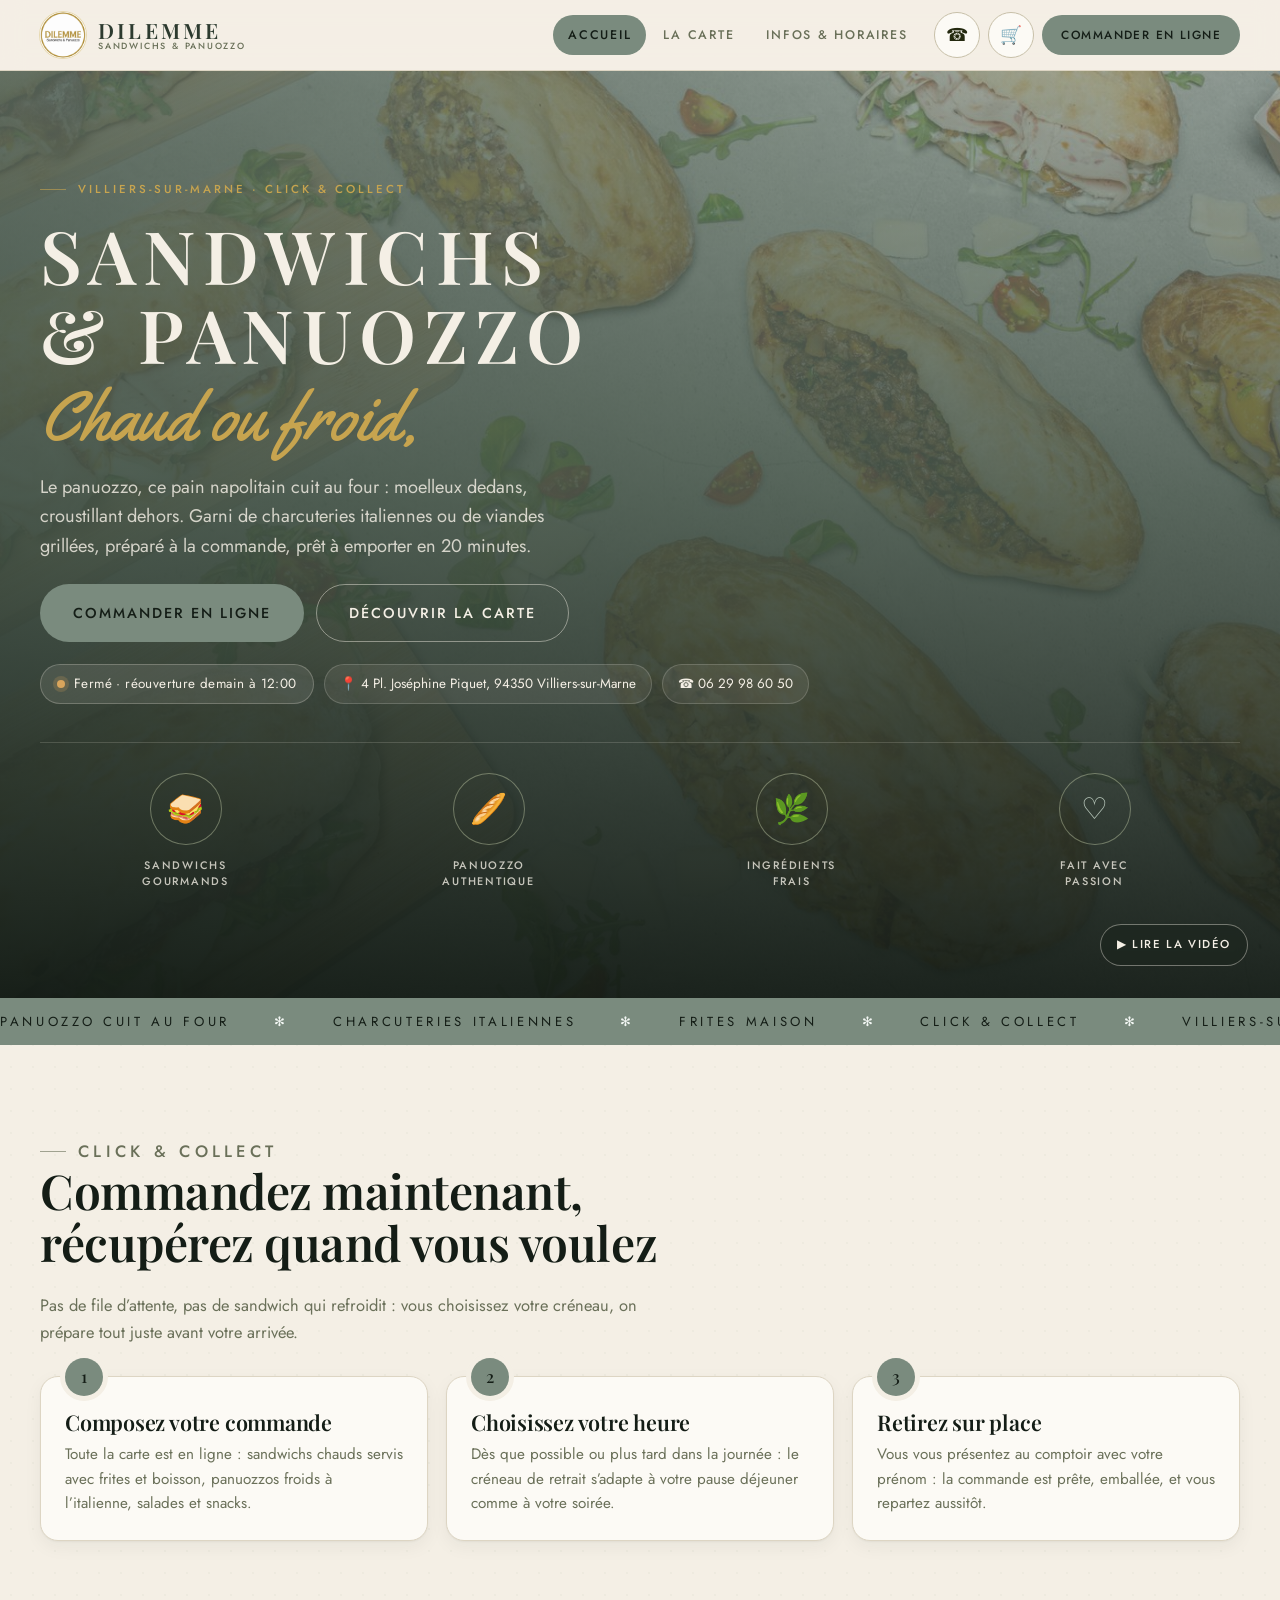
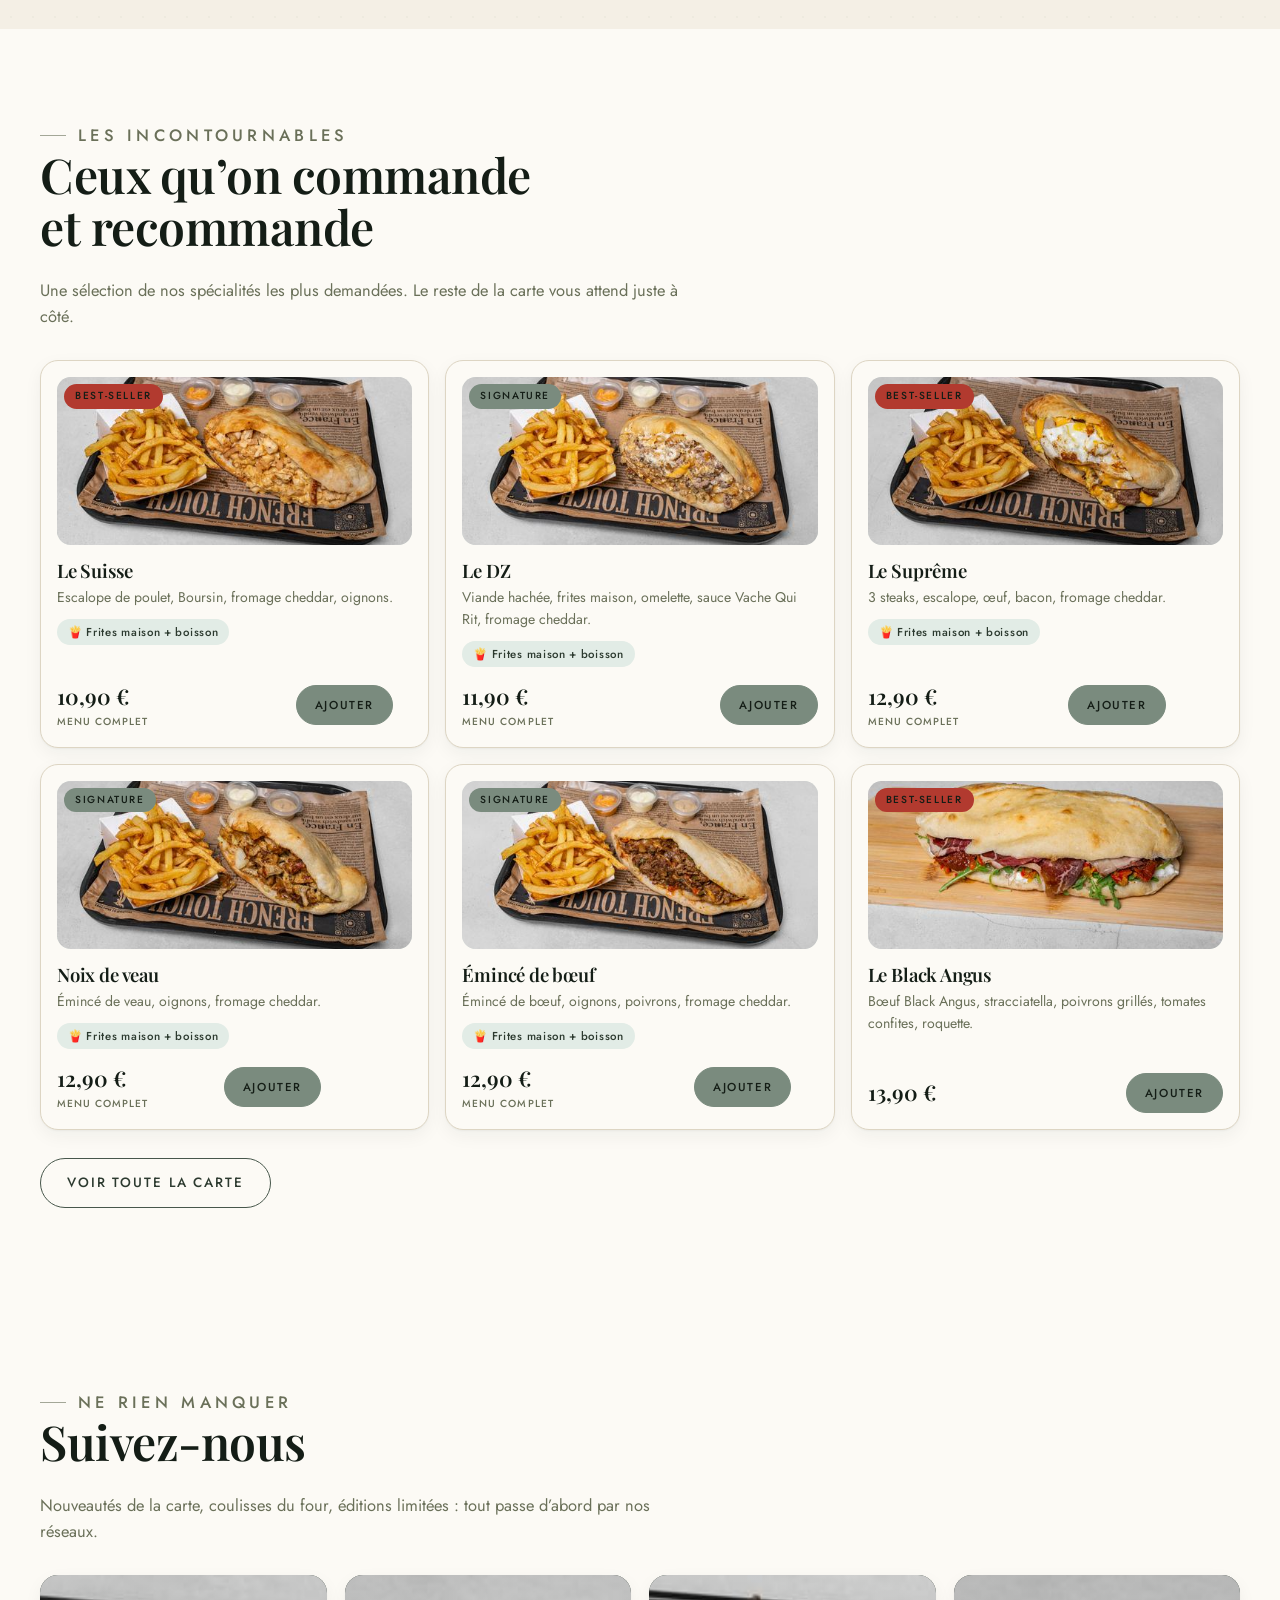
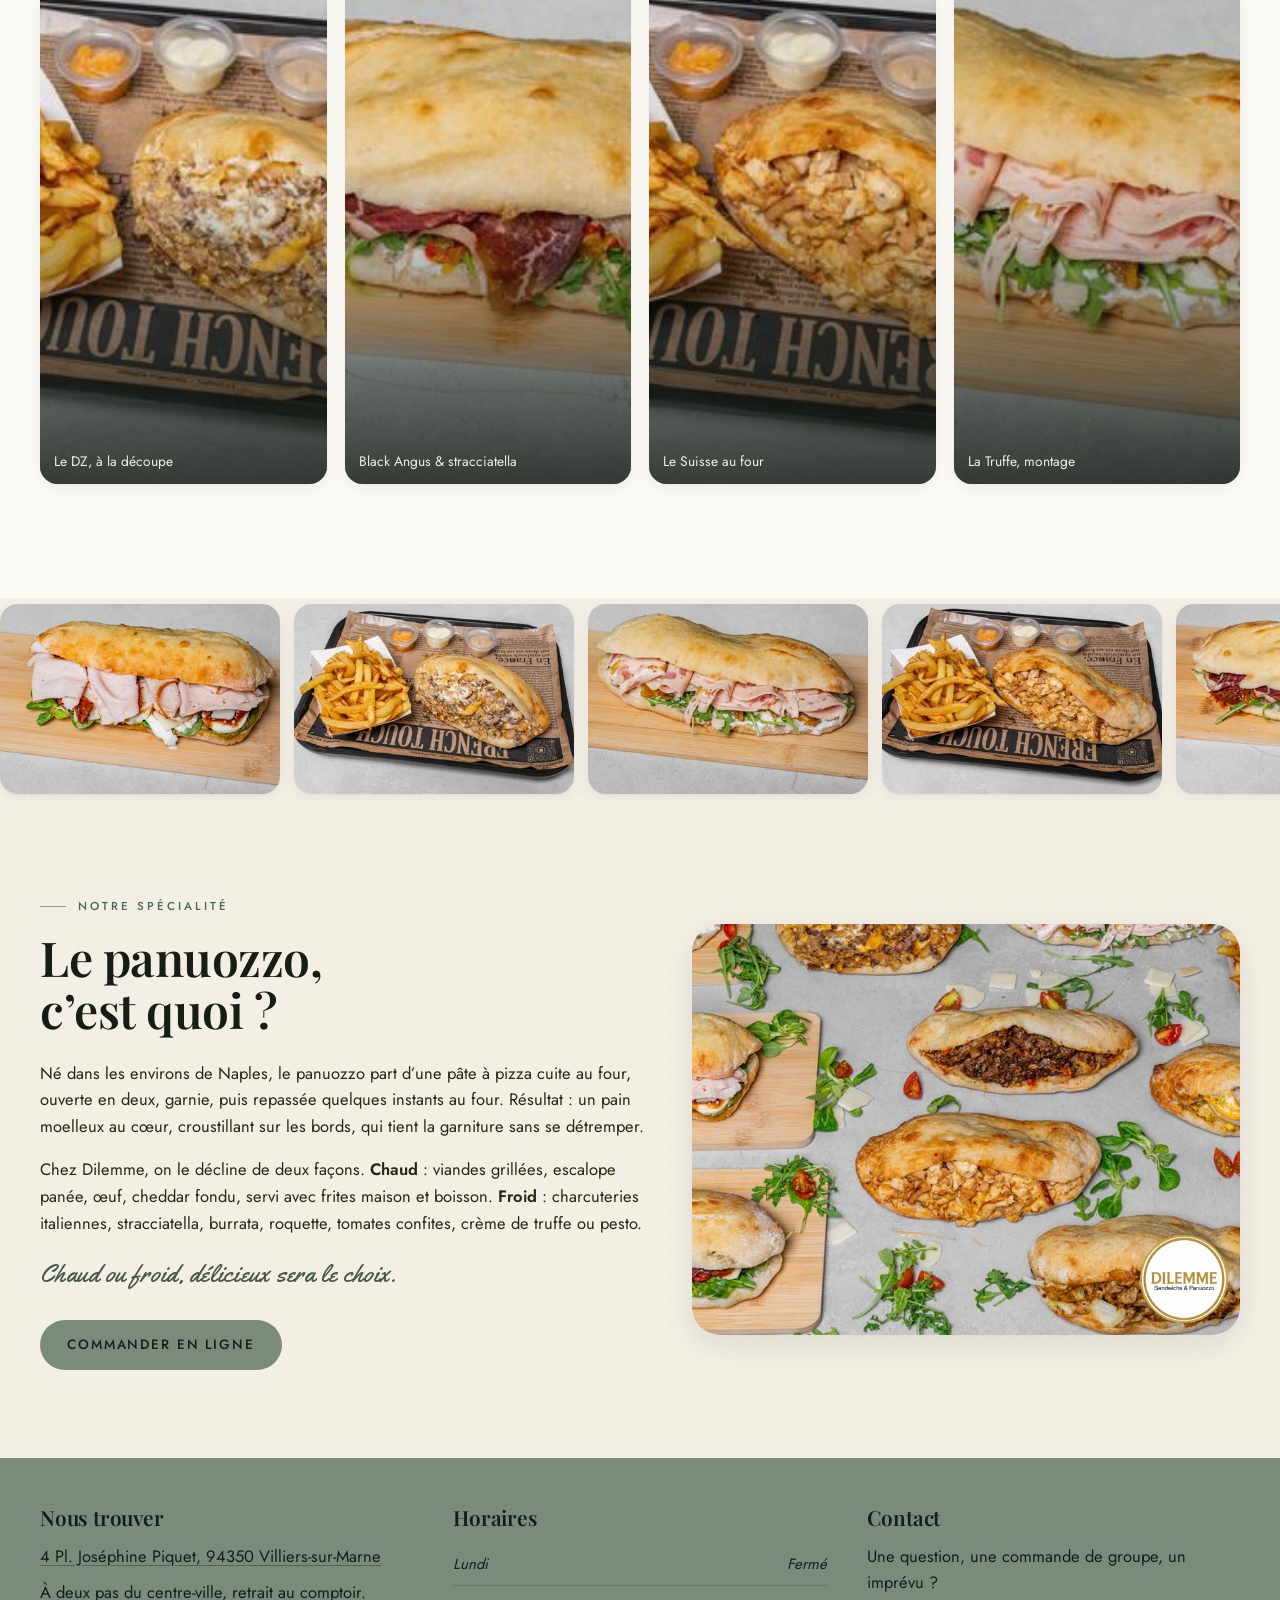
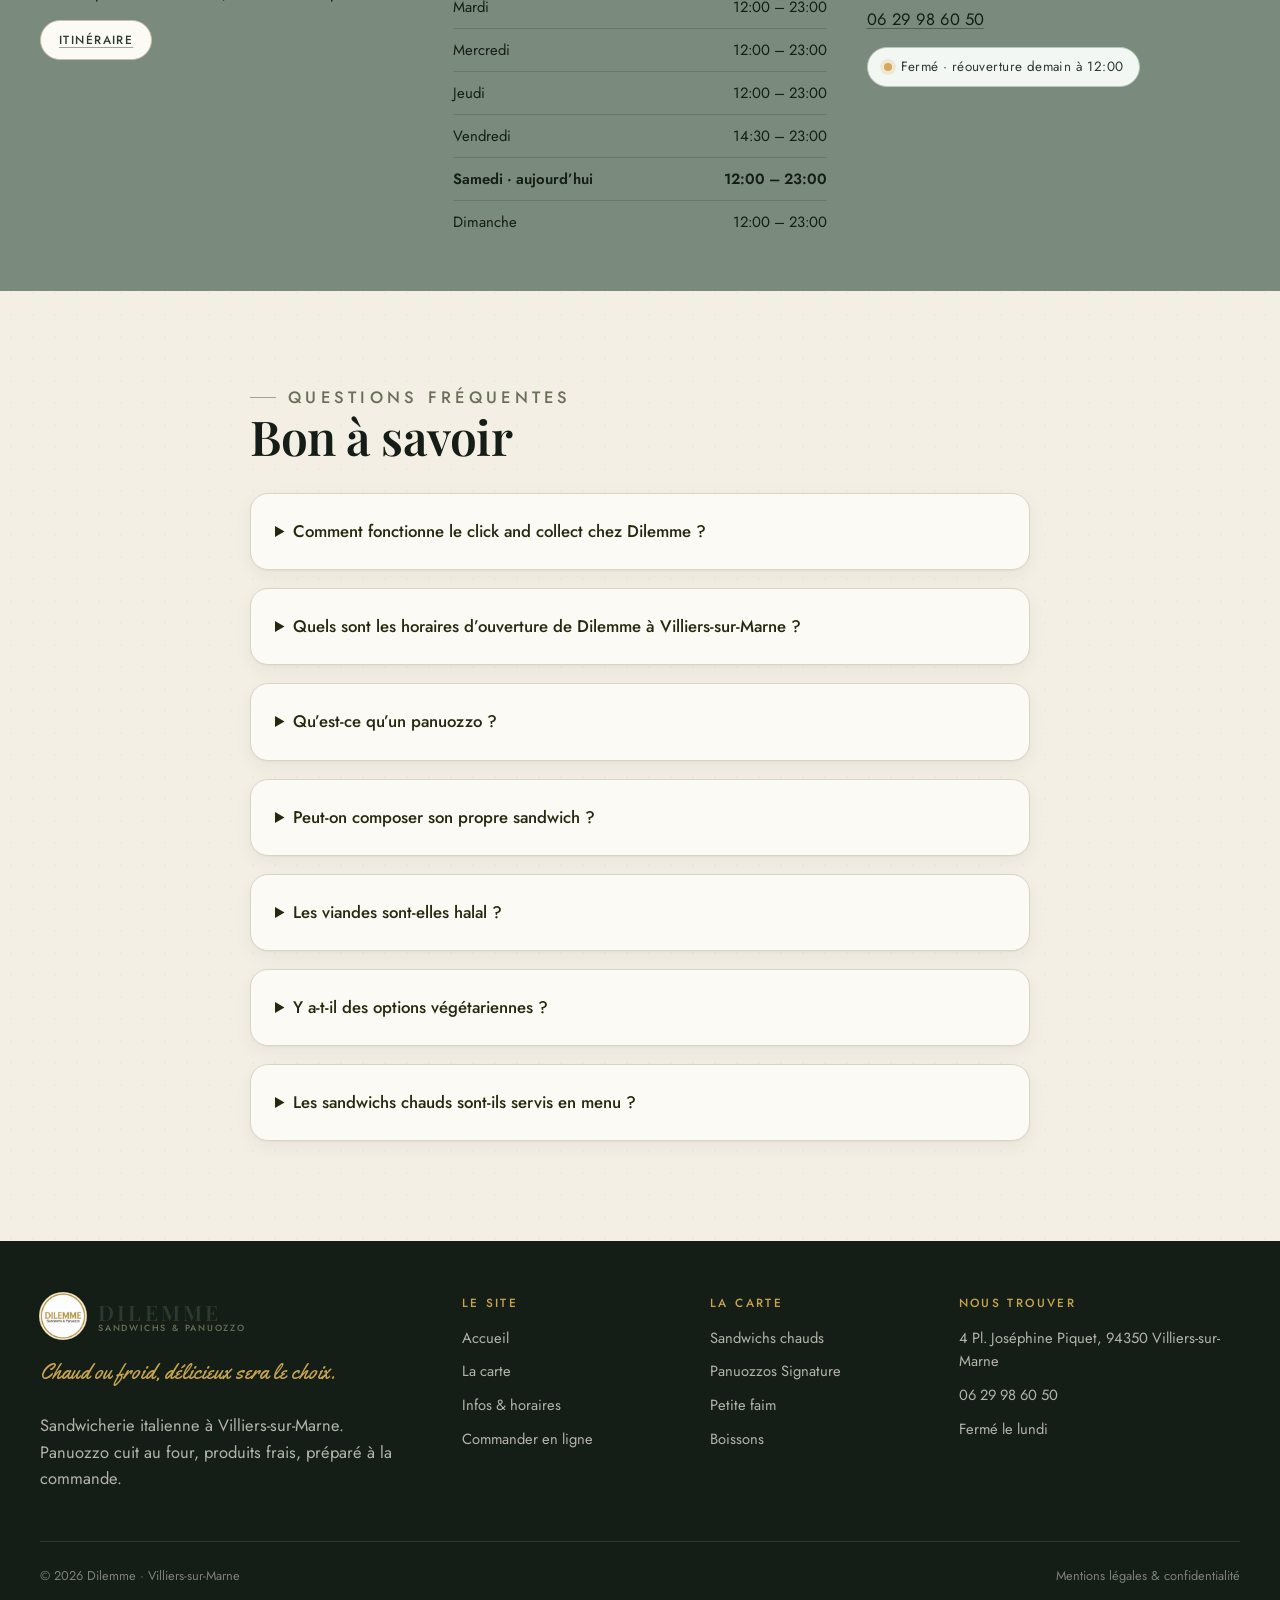
==== index.html @ 15e6c0f8 "Carte : crudités et sauces au choix, visuel des sodas - Sandwichs chauds : ajout des crudités (salad" ====
<!DOCTYPE html>
<html lang="fr">
<head>
<meta charset="utf-8">
<meta name="viewport" content="width=device-width, initial-scale=1">
<title>Dilemme — Sandwichs &amp; Panuozzo à Villiers-sur-Marne | Click &amp; Collect</title>
<meta name="description" content="Sandwicherie italienne à Villiers-sur-Marne : panuozzo cuit au four, sandwichs chauds servis avec frites et boisson, panuozzos froids à la charcuterie italienne. Commandez en ligne et retirez sur place au 4 Place Joséphine Piquet.">
<link rel="canonical" href="https://dilemme-seven.vercel.app/">
<meta name="robots" content="index, follow, max-image-preview:large, max-snippet:-1">
<meta name="theme-color" content="#333D20">
<meta name="geo.region" content="FR-IDF">
<meta name="geo.placename" content="Villiers-sur-Marne">
<meta name="ICBM" content="48.8265, 2.5474">

<!-- Partage sur les réseaux et messageries -->
<meta property="og:type" content="website">
<meta property="og:site_name" content="Dilemme — Sandwichs &amp; Panuozzo">
<meta property="og:locale" content="fr_FR">
<meta property="og:title" content="Dilemme — Sandwichs &amp; Panuozzo à Villiers-sur-Marne | Click &amp; Collect">
<meta property="og:description" content="Sandwicherie italienne à Villiers-sur-Marne : panuozzo cuit au four, sandwichs chauds servis avec frites et boisson, panuozzos froids à la charcuterie italienne. Commandez en ligne et retirez sur place au 4 Place Joséphine Piquet.">
<meta property="og:url" content="https://dilemme-seven.vercel.app/">
<meta property="og:image" content="https://dilemme-seven.vercel.app/assets/img/og-image.jpg">
<meta property="og:image:width" content="1200">
<meta property="og:image:height" content="630">
<meta property="og:image:alt" content="Assortiment de panuozzos et sandwichs italiens Dilemme">
<meta name="twitter:card" content="summary_large_image">
<meta name="twitter:title" content="Dilemme — Sandwichs &amp; Panuozzo à Villiers-sur-Marne | Click &amp; Collect">
<meta name="twitter:description" content="Sandwicherie italienne à Villiers-sur-Marne : panuozzo cuit au four, sandwichs chauds servis avec frites et boisson, panuozzos froids à la charcuterie italienne. Commandez en ligne et retirez sur place au 4 Place Joséphine Piquet.">
<meta name="twitter:image" content="https://dilemme-seven.vercel.app/assets/img/og-image.jpg">

<link rel="icon" href="assets/img/favicon-32.png" sizes="32x32">
<link rel="apple-touch-icon" href="assets/img/apple-touch-icon.png">
<link rel="manifest" href="manifest.webmanifest">

<link rel="preload" href="assets/fonts/playfair-display-600-latin.woff2" as="font" type="font/woff2" crossorigin>
<link rel="preload" href="assets/fonts/jost-400-latin.woff2" as="font" type="font/woff2" crossorigin>
<link rel="stylesheet" href="assets/css/fonts.css?v=86a2b68b">
<link rel="stylesheet" href="assets/css/styles.css?v=cf478dc4">
<link rel="preload" as="image" href="assets/img/hero-01.jpg" imagesrcset="assets/img/hero-01-sm.jpg 900w, assets/img/hero-01.jpg 1800w" imagesizes="100vw">
<script src="assets/js/data.js?v=449f9d4c" defer></script>
<script src="assets/js/app.js?v=089ea91b" defer></script>
<script type="application/ld+json">{"@context": "https://schema.org", "@type": "Restaurant", "@id": "https://dilemme-seven.vercel.app/#restaurant", "name": "Dilemme", "alternateName": "Dilemme Sandwichs & Panuozzo", "description": "Sandwicherie italienne à Villiers-sur-Marne spécialisée dans le panuozzo, le sandwich napolitain au pain à pizza cuit au four. Sandwichs chauds servis avec frites et boisson, panuozzos froids à la charcuterie italienne, salades et snacks. Commande en ligne et retrait sur place (click and collect).", "url": "https://dilemme-seven.vercel.app/", "telephone": "+33 6 29 98 60 50", "image": ["https://dilemme-seven.vercel.app/assets/img/og-image.jpg", "https://dilemme-seven.vercel.app/assets/img/hero-01.jpg"], "logo": "https://dilemme-seven.vercel.app/assets/img/logo.png", "priceRange": "€€", "currenciesAccepted": "EUR", "servesCuisine": ["Italienne", "Sandwicherie", "Street food"], "hasMenu": "https://dilemme-seven.vercel.app/carte.html", "acceptsReservations": "False", "address": {"@type": "PostalAddress", "streetAddress": "4 Place Joséphine Piquet", "postalCode": "94350", "addressLocality": "Villiers-sur-Marne", "addressRegion": "Île-de-France", "addressCountry": "FR"}, "areaServed": [{"@type": "City", "name": "Villiers-sur-Marne"}, {"@type": "City", "name": "Champigny-sur-Marne"}, {"@type": "City", "name": "Bry-sur-Marne"}, {"@type": "City", "name": "Le Plessis-Trévise"}, {"@type": "City", "name": "Chennevières-sur-Marne"}], "hasMap": "https://www.google.com/maps/search/?api=1&query=4+Place+Jos%C3%A9phine+Piquet+94350+Villiers-sur-Marne", "openingHoursSpecification": [{"@type": "OpeningHoursSpecification", "dayOfWeek": ["Tuesday", "Wednesday", "Thursday", "Saturday", "Sunday"], "opens": "12:00", "closes": "23:00"}, {"@type": "OpeningHoursSpecification", "dayOfWeek": "Friday", "opens": "14:30", "closes": "23:00"}, {"@type": "OpeningHoursSpecification", "dayOfWeek": "Monday", "opens": "00:00", "closes": "00:00"}], "potentialAction": {"@type": "OrderAction", "target": {"@type": "EntryPoint", "urlTemplate": "https://dilemme-seven.vercel.app/commande.html", "inLanguage": "fr-FR", "actionPlatform": ["http://schema.org/DesktopWebPlatform", "http://schema.org/MobileWebPlatform"]}, "deliveryMethod": "http://purl.org/goodrelations/v1#PickUp"}}</script>
<script type="application/ld+json">{"@context": "https://schema.org", "@type": "WebSite", "@id": "https://dilemme-seven.vercel.app/#website", "url": "https://dilemme-seven.vercel.app/", "name": "Dilemme — Sandwichs & Panuozzo", "inLanguage": "fr-FR", "publisher": {"@id": "https://dilemme-seven.vercel.app/#restaurant"}, "potentialAction": {"@type": "SearchAction", "target": {"@type": "EntryPoint", "urlTemplate": "https://dilemme-seven.vercel.app/carte.html?q={search_term_string}"}, "query-input": "required name=search_term_string"}}</script>
<script type="application/ld+json">{"@context": "https://schema.org", "@type": "FAQPage", "mainEntity": [{"@type": "Question", "name": "Comment fonctionne le click and collect chez Dilemme ?", "acceptedAnswer": {"@type": "Answer", "text": "Vous composez votre commande en ligne, vous choisissez votre créneau de retrait, puis vous venez récupérer votre commande au 4 Place Joséphine Piquet à Villiers-sur-Marne. Tout est préparé à la commande : comptez environ 20 minutes de préparation."}}, {"@type": "Question", "name": "Quels sont les horaires d’ouverture de Dilemme à Villiers-sur-Marne ?", "acceptedAnswer": {"@type": "Answer", "text": "Du mardi au jeudi de 12h à 23h, le vendredi de 14h30 à 23h, le samedi et le dimanche de 12h à 23h. Le restaurant est fermé le lundi."}}, {"@type": "Question", "name": "Qu’est-ce qu’un panuozzo ?", "acceptedAnswer": {"@type": "Answer", "text": "Le panuozzo est un sandwich né dans la région de Naples : une pâte à pizza cuite au four, ouverte en deux et garnie. Le pain est à la fois moelleux à l’intérieur et croustillant à l’extérieur, ce qui change complètement d’un sandwich classique."}}, {"@type": "Question", "name": "Peut-on composer son propre sandwich ?", "acceptedAnswer": {"@type": "Answer", "text": "Oui, avec Le Composé : vous choisissez une sauce, un fromage, jusqu’à quatre légumes et jusqu’à deux viandes parmi la sélection italienne (jambon de dinde, mortadelle pistache, pastrami, bresaola, Black Angus…)."}}, {"@type": "Question", "name": "Les viandes sont-elles halal ?", "acceptedAnswer": {"@type": "Answer", "text": "Oui. Toutes les viandes servies chez Dilemme sont halal, aussi bien dans les sandwichs chauds que dans les panuozzos froids et les snacks."}}, {"@type": "Question", "name": "Y a-t-il des options végétariennes ?", "acceptedAnswer": {"@type": "Answer", "text": "Oui : la salade de tomates mozzarella, la burrata, la salade de chèvre chaud, et Le Composé que vous pouvez garnir uniquement de fromages et de légumes."}}, {"@type": "Question", "name": "Les sandwichs chauds sont-ils servis en menu ?", "acceptedAnswer": {"@type": "Answer", "text": "Tous les sandwichs chauds sont servis avec des frites maison et une boisson, le prix affiché comprend la formule complète."}}]}</script>
</head>
<body data-page="index">
<a class="visually-hidden" href="#main">Aller au contenu principal</a>

<header class="header">
  <div class="wrap header__inner">
    <a class="logo" href="index.html" aria-label="Dilemme, sandwichs et panuozzo, retour à l’accueil">
      <span class="logo__mark"><img src="assets/img/logo.png" alt="Logo Dilemme" width="46" height="46"></span>
      <span class="logo__text">
        <span class="logo__name">Dilemme</span>
        <span class="logo__sub">Sandwichs &amp; Panuozzo</span>
      </span>
    </a>

    <nav class="nav" aria-label="Navigation principale">
      <a href="index.html" aria-current="page">Accueil</a>
      <a href="carte.html">La carte</a>
      <a href="infos.html">Infos &amp; horaires</a>
    </nav>

    <div class="header__actions">
      <a class="icon-btn" href="tel:+33629986050" aria-label="Appeler le restaurant au 06 29 98 60 50">☎</a>
      <button type="button" class="icon-btn" data-cart-open aria-label="Ouvrir le panier">
        🛒<span class="cart-btn__count" data-cart-count>0</span>
      </button>
      <a class="btn btn--sm header__cta" data-order-cta>Commander</a>
      <button type="button" class="icon-btn burger" id="burger" aria-expanded="false"
              aria-controls="mobile-nav" aria-label="Ouvrir le menu">☰</button>
    </div>
  </div>

  <nav class="wrap mobile-nav" id="mobile-nav" aria-label="Navigation mobile">
    <a href="index.html">Accueil</a>
    <a href="carte.html">La carte</a>
    <a href="infos.html">Infos &amp; horaires</a>
    <a href="#" data-order-cta data-order-cta-label="keep">Commander en ligne</a>
  </nav>
</header>

<main id="main">

<section class="hero hero--photo">
  <div class="hero__media" id="hero-media">
    <img src="assets/img/hero-01.jpg"
         srcset="assets/img/hero-01-sm.jpg 900w, assets/img/hero-01.jpg 1800w"
         sizes="100vw" width="1800" height="1013"
         alt="Assortiment de panuozzos et sandwichs italiens Dilemme sur planches de bois"
         fetchpriority="high" decoding="async">
  </div>
  <button type="button" class="hero__sound" id="hero-sound" hidden></button>

  <div class="wrap hero__inner">
    <p class="eyebrow eyebrow--light">Villiers-sur-Marne · Click &amp; Collect</p>
    <h1>
      <span class="line wordmark">Sandwichs</span>
      <span class="line wordmark">&amp; Panuozzo</span>
    </h1>
    <span class="hero__script">Chaud ou froid,</span>
    <p class="hero__lead">
      Le panuozzo, ce pain napolitain cuit au four&nbsp;: moelleux dedans, croustillant dehors.
      Garni de charcuteries italiennes ou de viandes grillées, préparé à la commande,
      prêt à emporter en 20&nbsp;minutes.
    </p>

    <div class="hero__cta">
      <a class="btn btn--lg" data-order-cta data-order-cta-label="keep">Commander en ligne</a>
      <a class="btn btn--lg btn--ghost-light" href="carte.html">Découvrir la carte</a>
    </div>

    <div class="hero__meta">
      <span class="status" data-status></span>
      <a class="hero__pill" href="https://www.google.com/maps/search/?api=1&amp;query=4+Place+Jos%C3%A9phine+Piquet+94350+Villiers-sur-Marne" target="_blank" rel="noopener">📍 4 Pl. Joséphine Piquet, 94350 Villiers-sur-Marne</a>
      <a class="hero__pill" href="tel:+33629986050">☎ 06 29 98 60 50</a>
    </div>

    <div class="pledges">
      <div class="pledge"><span class="medallion" aria-hidden="true">🥪</span><span>Sandwichs<br>gourmands</span></div>
      <div class="pledge"><span class="medallion" aria-hidden="true">🥖</span><span>Panuozzo<br>authentique</span></div>
      <div class="pledge"><span class="medallion" aria-hidden="true">🌿</span><span>Ingrédients<br>frais</span></div>
      <div class="pledge"><span class="medallion" aria-hidden="true">♡</span><span>Fait avec<br>passion</span></div>
    </div>
  </div>
</section>

<div class="marquee" aria-hidden="true">
  <div class="marquee__track">
    <span>Panuozzo cuit au four</span><span>Charcuteries italiennes</span>
    <span>Frites maison</span><span>Click &amp; Collect</span><span>Villiers-sur-Marne</span>
    <span>Panuozzo cuit au four</span><span>Charcuteries italiennes</span>
    <span>Frites maison</span><span>Click &amp; Collect</span><span>Villiers-sur-Marne</span>
  </div>
</div>

<!-- ------------------------------------------------ Click and collect -->
<section class="section" id="click-and-collect">
  <div class="wrap">
    <div class="section__head">
      <p class="eyebrow">Click &amp; Collect</p>
      <h2>Commandez maintenant,<br>récupérez quand vous voulez</h2>
      <p>Pas de file d’attente, pas de sandwich qui refroidit&nbsp;: vous choisissez votre créneau,
      on prépare tout juste avant votre arrivée.</p>
    </div>

    <div class="steps">
      <article class="step">
        <span class="step__num" aria-hidden="true">1</span>
        <h3>Composez votre commande</h3>
        <p>Toute la carte est en ligne&nbsp;: sandwichs chauds servis avec frites et boisson,
        panuozzos froids à l’italienne, salades et snacks.</p>
      </article>
      <article class="step">
        <span class="step__num" aria-hidden="true">2</span>
        <h3>Choisissez votre heure</h3>
        <p>Dès que possible ou plus tard dans la journée&nbsp;: le créneau de retrait
        s’adapte à votre pause déjeuner comme à votre soirée.</p>
      </article>
      <article class="step">
        <span class="step__num" aria-hidden="true">3</span>
        <h3>Retirez sur place</h3>
        <p>Vous vous présentez au comptoir avec votre prénom&nbsp;: la commande est prête,
        emballée, et vous repartez aussitôt.</p>
      </article>
    </div>
  </div>
</section>

<!-- ------------------------------------------------- Incontournables -->
<section class="section section--paper" id="incontournables">
  <div class="wrap">
    <div class="section__head">
      <p class="eyebrow">Les incontournables</p>
      <h2>Ceux qu’on commande<br>et recommande</h2>
      <p>Une sélection de nos spécialités les plus demandées. Le reste de la carte
      vous attend juste à côté.</p>
    </div>
    <div class="picks" data-highlights></div>
    <div style="margin-top:28px">
      <a class="btn btn--ghost" href="carte.html">Voir toute la carte</a>
    </div>
  </div>
</section>

<!-- ------------------------------------------------------- Réseaux -->
<section class="section section--paper" id="reseaux">
  <div class="wrap">
    <div class="section__head">
      <p class="eyebrow">Ne rien manquer</p>
      <h2>Suivez-nous</h2>
      <p>Nouveautés de la carte, coulisses du four, éditions limitées&nbsp;:
      tout passe d’abord par nos réseaux.</p>
    </div>
    <div class="reels" id="reels-root"></div>
    <div class="socials" style="margin-top:26px">
      <a class="btn btn--ghost btn--sm" data-social="instagram" href="#" target="_blank" rel="noopener">Nous suivre sur Instagram</a>
      <a class="btn btn--ghost btn--sm" data-social="tiktok" href="#" target="_blank" rel="noopener">Nous suivre sur TikTok</a>
    </div>
  </div>
</section>

<div class="gallery" aria-hidden="true">
  <div class="gallery__track" id="gallery-track"></div>
</div>

<!-- ------------------------------------------------------ La maison -->
<section class="section" id="le-panuozzo">
  <div class="wrap about">
    <div>
      <p class="eyebrow">Notre spécialité</p>
      <h2>Le panuozzo,<br>c’est quoi&nbsp;?</h2>
      <p>Né dans les environs de Naples, le panuozzo part d’une pâte à pizza cuite au four,
      ouverte en deux, garnie, puis repassée quelques instants au four. Résultat&nbsp;: un pain
      moelleux au cœur, croustillant sur les bords, qui tient la garniture sans se détremper.</p>
      <p>Chez Dilemme, on le décline de deux façons. <strong>Chaud</strong>&nbsp;: viandes grillées,
      escalope panée, œuf, cheddar fondu, servi avec frites maison et boisson.
      <strong>Froid</strong>&nbsp;: charcuteries italiennes, stracciatella, burrata, roquette,
      tomates confites, crème de truffe ou pesto.</p>
      <p class="script" style="font-size:1.6rem;color:var(--sage-700)">Chaud ou froid, délicieux sera le choix.</p>
      <a class="btn" data-order-cta data-order-cta-label="keep">Commander en ligne</a>
    </div>
    <div class="about__media">
      <img src="assets/img/hero-02.jpg"
           srcset="assets/img/hero-02-sm.jpg 900w, assets/img/hero-02.jpg 1800w"
           sizes="(min-width: 900px) 46vw, 92vw"
           alt="Panuozzos garnis de charcuterie italienne, roquette et stracciatella"
           loading="lazy" decoding="async" width="1800" height="1013">
      <span class="about__seal"><img src="assets/img/logo.png" alt="" width="84" height="84" loading="lazy"></span>
    </div>
  </div>
</section>

<!-- ------------------------------------------------ Infos pratiques -->
<section class="infobar" id="infos-pratiques">
  <div class="wrap infobar__grid">
    <div>
      <h3>Nous trouver</h3>
      <p><a href="https://www.google.com/maps/search/?api=1&amp;query=4+Place+Jos%C3%A9phine+Piquet+94350+Villiers-sur-Marne" target="_blank" rel="noopener">4 Pl. Joséphine Piquet, 94350 Villiers-sur-Marne</a></p>
      <p style="margin-top:10px">À deux pas du centre-ville, retrait au comptoir.</p>
      <p style="margin-top:14px"><a class="btn btn--light btn--sm" href="https://www.google.com/maps/search/?api=1&amp;query=4+Place+Jos%C3%A9phine+Piquet+94350+Villiers-sur-Marne" target="_blank" rel="noopener">Itinéraire</a></p>
    </div>
    <div>
      <h3>Horaires</h3>
      <ul class="hours-list" data-hours></ul>
    </div>
    <div>
      <h3>Contact</h3>
      <p>Une question, une commande de groupe, un imprévu&nbsp;?</p>
      <p style="margin-top:10px"><a href="tel:+33629986050">06 29 98 60 50</a></p>
      <p style="margin-top:14px"><span class="status status--onLight" data-status></span></p>
    </div>
  </div>
</section>

<!-- -------------------------------------------------------- Questions -->
<section class="section" id="faq">
  <div class="wrap" style="max-width:820px">
    <div class="section__head">
      <p class="eyebrow">Questions fréquentes</p>
      <h2>Bon à savoir</h2>
    </div>
    
    <details class="panel" style="margin-bottom:12px">
      <summary style="cursor:pointer;font-weight:500;font-size:1.05rem">Comment fonctionne le click and collect chez Dilemme ?</summary>
      <p style="margin:14px 0 0;color:var(--ink-soft)">Vous composez votre commande en ligne, vous choisissez votre créneau de retrait, puis vous venez récupérer votre commande au 4 Place Joséphine Piquet à Villiers-sur-Marne. Tout est préparé à la commande : comptez environ 20 minutes de préparation.</p>
    </details>
    <details class="panel" style="margin-bottom:12px">
      <summary style="cursor:pointer;font-weight:500;font-size:1.05rem">Quels sont les horaires d’ouverture de Dilemme à Villiers-sur-Marne ?</summary>
      <p style="margin:14px 0 0;color:var(--ink-soft)">Du mardi au jeudi de 12h à 23h, le vendredi de 14h30 à 23h, le samedi et le dimanche de 12h à 23h. Le restaurant est fermé le lundi.</p>
    </details>
    <details class="panel" style="margin-bottom:12px">
      <summary style="cursor:pointer;font-weight:500;font-size:1.05rem">Qu’est-ce qu’un panuozzo ?</summary>
      <p style="margin:14px 0 0;color:var(--ink-soft)">Le panuozzo est un sandwich né dans la région de Naples : une pâte à pizza cuite au four, ouverte en deux et garnie. Le pain est à la fois moelleux à l’intérieur et croustillant à l’extérieur, ce qui change complètement d’un sandwich classique.</p>
    </details>
    <details class="panel" style="margin-bottom:12px">
      <summary style="cursor:pointer;font-weight:500;font-size:1.05rem">Peut-on composer son propre sandwich ?</summary>
      <p style="margin:14px 0 0;color:var(--ink-soft)">Oui, avec Le Composé : vous choisissez une sauce, un fromage, jusqu’à quatre légumes et jusqu’à deux viandes parmi la sélection italienne (jambon de dinde, mortadelle pistache, pastrami, bresaola, Black Angus…).</p>
    </details>
    <details class="panel" style="margin-bottom:12px">
      <summary style="cursor:pointer;font-weight:500;font-size:1.05rem">Les viandes sont-elles halal ?</summary>
      <p style="margin:14px 0 0;color:var(--ink-soft)">Oui. Toutes les viandes servies chez Dilemme sont halal, aussi bien dans les sandwichs chauds que dans les panuozzos froids et les snacks.</p>
    </details>
    <details class="panel" style="margin-bottom:12px">
      <summary style="cursor:pointer;font-weight:500;font-size:1.05rem">Y a-t-il des options végétariennes ?</summary>
      <p style="margin:14px 0 0;color:var(--ink-soft)">Oui : la salade de tomates mozzarella, la burrata, la salade de chèvre chaud, et Le Composé que vous pouvez garnir uniquement de fromages et de légumes.</p>
    </details>
    <details class="panel" style="margin-bottom:12px">
      <summary style="cursor:pointer;font-weight:500;font-size:1.05rem">Les sandwichs chauds sont-ils servis en menu ?</summary>
      <p style="margin:14px 0 0;color:var(--ink-soft)">Tous les sandwichs chauds sont servis avec des frites maison et une boisson, le prix affiché comprend la formule complète.</p>
    </details>
  </div>
</section>

</main>

<footer class="footer">
  <div class="wrap">
    <div class="footer__grid">
      <div>
        <div class="footer__logo">
          <span class="logo__mark"><img src="assets/img/logo.png" alt="" width="46" height="46"></span>
          <span class="logo__text">
            <span class="logo__name">Dilemme</span>
            <span class="logo__sub">Sandwichs &amp; Panuozzo</span>
          </span>
        </div>
        <p class="footer__baseline">Chaud ou froid, délicieux sera le choix.</p>
        <p>Sandwicherie italienne à Villiers-sur-Marne.<br>
        Panuozzo cuit au four, produits frais, préparé à la commande.</p>
      </div>

      <div>
        <h4>Le site</h4>
        <ul>
          <li><a href="index.html">Accueil</a></li>
          <li><a href="carte.html">La carte</a></li>
          <li><a href="infos.html">Infos &amp; horaires</a></li>
          <li><a href="#" data-order-cta data-order-cta-label="keep">Commander en ligne</a></li>
        </ul>
      </div>

      <div>
        <h4>La carte</h4>
        <ul>
          <li><a href="carte.html#cat-chaud">Sandwichs chauds</a></li>
          <li><a href="carte.html#cat-froid">Panuozzos Signature</a></li>
          <li><a href="carte.html#cat-petite-faim">Petite faim</a></li>
          <li><a href="carte.html#cat-boissons">Boissons</a></li>
        </ul>
      </div>

      <div>
        <h4>Nous trouver</h4>
        <ul>
          <li><a href="https://www.google.com/maps/search/?api=1&amp;query=4+Place+Jos%C3%A9phine+Piquet+94350+Villiers-sur-Marne" target="_blank" rel="noopener">4 Pl. Joséphine Piquet, 94350 Villiers-sur-Marne</a></li>
          <li><a href="tel:+33629986050">06 29 98 60 50</a></li>
          <li>Fermé le lundi</li>
        </ul>
        <div class="socials" style="margin-top:14px">
          <a class="btn btn--ghost-light btn--sm" data-social="instagram" href="#" target="_blank" rel="noopener">Instagram</a>
          <a class="btn btn--ghost-light btn--sm" data-social="tiktok" href="#" target="_blank" rel="noopener">TikTok</a>
          <a class="btn btn--ghost-light btn--sm" data-social="facebook" href="#" target="_blank" rel="noopener">Facebook</a>
        </div>
      </div>
    </div>

    <div class="footer__bottom">
      <span>© 2026 Dilemme · Villiers-sur-Marne</span>
      <span><a href="mentions-legales.html">Mentions légales &amp; confidentialité</a></span>
    </div>
  </div>
</footer>

<div class="overlay" id="overlay"></div>

<aside class="sheet" id="sheet" role="dialog" aria-modal="true" aria-hidden="true" aria-label="Détail du produit">
  <div class="sheet__head" id="sheet-head"></div>
  <div class="sheet__body" id="sheet-body"></div>
  <div class="sheet__foot" id="sheet-foot"></div>
</aside>

<aside class="cart" id="cart" role="dialog" aria-modal="true" aria-hidden="true" aria-label="Panier">
  <div class="cart__head">
    <h2>Mon panier</h2>
    <button type="button" class="sheet__close" data-cart-close aria-label="Fermer le panier">✕</button>
  </div>
  <div class="cart__body" id="cart-body"></div>
  <div class="cart__foot" id="cart-foot"></div>
</aside>

</body>
</html>
---- assets/css/fonts.css ----
/* ==========================================================================
   Polices hébergées localement (sous-ensemble latin)
   Playfair Display · Jost · Yellowtail — licence SIL Open Font License 1.1
   Hébergement local plutôt que Google Fonts : chargement plus rapide, et
   aucune donnée de visiteur (adresse IP) transmise à un tiers.
   Régénérable avec tools/build-fonts.sh
   ========================================================================== */

@font-face {
 
  font-family: 'Jost';
  font-style: normal;
  font-weight: 300;
  font-display: swap;
  src: url(../fonts/jost-300-latin-ext.woff2) format('woff2');
  unicode-range: U+0100-02BA, U+02BD-02C5, U+02C7-02CC, U+02CE-02D7, U+02DD-02FF, U+0304, U+0308, U+0329, U+1D00-1DBF, U+1E00-1E9F, U+1EF2-1EFF, U+2020, U+20A0-20AB, U+20AD-20C0, U+2113, U+2C60-2C7F, U+A720-A7FF;
}

@font-face {
 
  font-family: 'Jost';
  font-style: normal;
  font-weight: 300;
  font-display: swap;
  src: url(../fonts/jost-300-latin.woff2) format('woff2');
  unicode-range: U+0000-00FF, U+0131, U+0152-0153, U+02BB-02BC, U+02C6, U+02DA, U+02DC, U+0304, U+0308, U+0329, U+2000-206F, U+20AC, U+2122, U+2191, U+2193, U+2212, U+2215, U+FEFF, U+FFFD;
}

@font-face {
 
  font-family: 'Jost';
  font-style: normal;
  font-weight: 400;
  font-display: swap;
  src: url(../fonts/jost-400-latin-ext.woff2) format('woff2');
  unicode-range: U+0100-02BA, U+02BD-02C5, U+02C7-02CC, U+02CE-02D7, U+02DD-02FF, U+0304, U+0308, U+0329, U+1D00-1DBF, U+1E00-1E9F, U+1EF2-1EFF, U+2020, U+20A0-20AB, U+20AD-20C0, U+2113, U+2C60-2C7F, U+A720-A7FF;
}

@font-face {
 
  font-family: 'Jost';
  font-style: normal;
  font-weight: 400;
  font-display: swap;
  src: url(../fonts/jost-400-latin.woff2) format('woff2');
  unicode-range: U+0000-00FF, U+0131, U+0152-0153, U+02BB-02BC, U+02C6, U+02DA, U+02DC, U+0304, U+0308, U+0329, U+2000-206F, U+20AC, U+2122, U+2191, U+2193, U+2212, U+2215, U+FEFF, U+FFFD;
}

@font-face {
 
  font-family: 'Jost';
  font-style: normal;
  font-weight: 500;
  font-display: swap;
  src: url(../fonts/jost-500-latin-ext.woff2) format('woff2');
  unicode-range: U+0100-02BA, U+02BD-02C5, U+02C7-02CC, U+02CE-02D7, U+02DD-02FF, U+0304, U+0308, U+0329, U+1D00-1DBF, U+1E00-1E9F, U+1EF2-1EFF, U+2020, U+20A0-20AB, U+20AD-20C0, U+2113, U+2C60-2C7F, U+A720-A7FF;
}

@font-face {
 
  font-family: 'Jost';
  font-style: normal;
  font-weight: 500;
  font-display: swap;
  src: url(../fonts/jost-500-latin.woff2) format('woff2');
  unicode-range: U+0000-00FF, U+0131, U+0152-0153, U+02BB-02BC, U+02C6, U+02DA, U+02DC, U+0304, U+0308, U+0329, U+2000-206F, U+20AC, U+2122, U+2191, U+2193, U+2212, U+2215, U+FEFF, U+FFFD;
}

@font-face {
 
  font-family: 'Jost';
  font-style: normal;
  font-weight: 600;
  font-display: swap;
  src: url(../fonts/jost-600-latin-ext.woff2) format('woff2');
  unicode-range: U+0100-02BA, U+02BD-02C5, U+02C7-02CC, U+02CE-02D7, U+02DD-02FF, U+0304, U+0308, U+0329, U+1D00-1DBF, U+1E00-1E9F, U+1EF2-1EFF, U+2020, U+20A0-20AB, U+20AD-20C0, U+2113, U+2C60-2C7F, U+A720-A7FF;
}

@font-face {
 
  font-family: 'Jost';
  font-style: normal;
  font-weight: 600;
  font-display: swap;
  src: url(../fonts/jost-600-latin.woff2) format('woff2');
  unicode-range: U+0000-00FF, U+0131, U+0152-0153, U+02BB-02BC, U+02C6, U+02DA, U+02DC, U+0304, U+0308, U+0329, U+2000-206F, U+20AC, U+2122, U+2191, U+2193, U+2212, U+2215, U+FEFF, U+FFFD;
}

@font-face {
 
  font-family: 'Playfair Display';
  font-style: normal;
  font-weight: 500;
  font-display: swap;
  src: url(../fonts/playfair-display-500-latin-ext.woff2) format('woff2');
  unicode-range: U+0100-02BA, U+02BD-02C5, U+02C7-02CC, U+02CE-02D7, U+02DD-02FF, U+0304, U+0308, U+0329, U+1D00-1DBF, U+1E00-1E9F, U+1EF2-1EFF, U+2020, U+20A0-20AB, U+20AD-20C0, U+2113, U+2C60-2C7F, U+A720-A7FF;
}

@font-face {
 
  font-family: 'Playfair Display';
  font-style: normal;
  font-weight: 500;
  font-display: swap;
  src: url(../fonts/playfair-display-500-latin.woff2) format('woff2');
  unicode-range: U+0000-00FF, U+0131, U+0152-0153, U+02BB-02BC, U+02C6, U+02DA, U+02DC, U+0304, U+0308, U+0329, U+2000-206F, U+20AC, U+2122, U+2191, U+2193, U+2212, U+2215, U+FEFF, U+FFFD;
}

@font-face {
 
  font-family: 'Playfair Display';
  font-style: normal;
  font-weight: 600;
  font-display: swap;
  src: url(../fonts/playfair-display-600-latin-ext.woff2) format('woff2');
  unicode-range: U+0100-02BA, U+02BD-02C5, U+02C7-02CC, U+02CE-02D7, U+02DD-02FF, U+0304, U+0308, U+0329, U+1D00-1DBF, U+1E00-1E9F, U+1EF2-1EFF, U+2020, U+20A0-20AB, U+20AD-20C0, U+2113, U+2C60-2C7F, U+A720-A7FF;
}

@font-face {
 
  font-family: 'Playfair Display';
  font-style: normal;
  font-weight: 600;
  font-display: swap;
  src: url(../fonts/playfair-display-600-latin.woff2) format('woff2');
  unicode-range: U+0000-00FF, U+0131, U+0152-0153, U+02BB-02BC, U+02C6, U+02DA, U+02DC, U+0304, U+0308, U+0329, U+2000-206F, U+20AC, U+2122, U+2191, U+2193, U+2212, U+2215, U+FEFF, U+FFFD;
}

@font-face {
 
  font-family: 'Playfair Display';
  font-style: normal;
  font-weight: 700;
  font-display: swap;
  src: url(../fonts/playfair-display-700-latin-ext.woff2) format('woff2');
  unicode-range: U+0100-02BA, U+02BD-02C5, U+02C7-02CC, U+02CE-02D7, U+02DD-02FF, U+0304, U+0308, U+0329, U+1D00-1DBF, U+1E00-1E9F, U+1EF2-1EFF, U+2020, U+20A0-20AB, U+20AD-20C0, U+2113, U+2C60-2C7F, U+A720-A7FF;
}

@font-face {
 
  font-family: 'Playfair Display';
  font-style: normal;
  font-weight: 700;
  font-display: swap;
  src: url(../fonts/playfair-display-700-latin.woff2) format('woff2');
  unicode-range: U+0000-00FF, U+0131, U+0152-0153, U+02BB-02BC, U+02C6, U+02DA, U+02DC, U+0304, U+0308, U+0329, U+2000-206F, U+20AC, U+2122, U+2191, U+2193, U+2212, U+2215, U+FEFF, U+FFFD;
}

@font-face {
 
  font-family: 'Yellowtail';
  font-style: normal;
  font-weight: 400;
  font-display: swap;
  src: url(../fonts/yellowtail-400-latin-ext.woff2) format('woff2');
  unicode-range: U+0100-02BA, U+02BD-02C5, U+02C7-02CC, U+02CE-02D7, U+02DD-02FF, U+0304, U+0308, U+0329, U+1D00-1DBF, U+1E00-1E9F, U+1EF2-1EFF, U+2020, U+20A0-20AB, U+20AD-20C0, U+2113, U+2C60-2C7F, U+A720-A7FF;
}

@font-face {
 
  font-family: 'Yellowtail';
  font-style: normal;
  font-weight: 400;
  font-display: swap;
  src: url(../fonts/yellowtail-400-latin.woff2) format('woff2');
  unicode-range: U+0000-00FF, U+0131, U+0152-0153, U+02BB-02BC, U+02C6, U+02DA, U+02DC, U+0304, U+0308, U+0329, U+2000-206F, U+20AC, U+2122, U+2191, U+2193, U+2212, U+2215, U+FEFF, U+FFFD;
}
---- assets/css/styles.css ----
/* ==========================================================================
   DILEMME — Sandwichs & Panuozzo · Villiers-sur-Marne
   Feuille de style unique, mobile first.

   Direction artistique reprise de la charte du restaurant :
     · vert olive profond + crème chaleureuse, blanc cassé
     · serif élégante (titres, logotype) + script (accents) + sans géométrique
       très espacée (sur-titres, boutons, interface)
     · aplats « coup de pinceau », filets fins, médaillons ronds, oliviers
     · une couleur d'accent par catégorie de la carte, dans la même famille

   Sommaire
     1. Jetons de design        7. Cartes produit
     2. Base & utilitaires      8. Modale produit
     3. Boutons & étiquettes    9. Panier
     4. En-tête & navigation   10. Commande & confirmation
     5. Accueil                11. Pied de page
     6. Carte & catégories     12. Responsive & préférences
   ========================================================================== */

/* -------------------------------------------------- 1. Jetons de design */
:root {
  /* Vert sauge — couleur mère de la marque.
     --sage-500 est exactement la teinte demandée (#7A8B7E) ; les autres
     valeurs en sont dérivées (même teinte 134°, clarté échelonnée) afin que
     chaque texte reste lisible sur son fond :
       500 porte du texte en --sage-900 (4,8:1) — boutons, aplats, étiquettes
       600 et plus foncé portent du texte crème (4,7:1 à 15:1) */
  --sage-900: #141D16;
  --sage-800: #2C3A2F;
  --sage-700: #47574B;
  --sage-600: #5D6F61;
  --sage-500: #7A8B7E;
  --sage-400: #94A899;
  --sage-300: #B8C7BB;
  --sage-200: #D3DED6;
  --sage-100: #E7EEE9;
  --sage-050: #F3F7F4;

  /* Or du logotype, prélevé sur le logo fourni */
  --gold-700: #8F7328;
  --gold-600: #B3913A;
  --gold-500: #C7A44F;
  --gold-200: #E8D9B0;
  --gold-100: #F5EDDA;

  /* Accents chaleureux, tirés de la carte et des visuels produits */
  --brick-700: #8E2E22;
  --brick-600: #B23A2F;
  --brick-100: #F6E6E1;
  --amber-600: #C08A2E;
  --amber-100: #F7EEDA;
  --sage-600: #416A57;
  --sage-100: #E2ECE6;

  /* Neutres crème */
  --cream: #F4EFE5;
  --cream-dark: #EBE4D6;
  --paper: #FCFAF5;
  --white: #FFFFFF;
  --ink: #24290F;
  --ink-soft: #6A7059;
  --line: #DDD5C3;
  --line-strong: #C7BFA8;

  /* Accent courant, redéfini par catégorie.
     --accent-fg est la couleur de texte lisible sur cet accent : foncée sur
     les aplats clairs (sauge, ambre), crème sur les aplats sombres. */
  --accent: var(--sage-500);
  --accent-soft: var(--sage-100);
  --accent-fg: var(--sage-900);

  --radius-sm: 10px;
  --radius: 18px;
  --radius-lg: 28px;
  --radius-pill: 999px;

  --shadow-sm: 0 1px 2px rgba(28, 38, 30, .04), 0 6px 18px rgba(28, 38, 30, .05);
  --shadow: 0 10px 30px rgba(28, 38, 30, .1);
  --shadow-lg: 0 30px 70px rgba(28, 38, 30, .24);
  --ring: 0 0 0 3px rgba(92, 107, 60, .18);

  --font-display: 'Playfair Display', 'Iowan Old Style', Georgia, 'Times New Roman', serif;
  --font-script: 'Yellowtail', 'Segoe Script', cursive;
  --font-body: 'Jost', -apple-system, BlinkMacSystemFont, 'Segoe UI', Roboto, sans-serif;

  --header-h: 70px;
  --max: 1240px;
}

/* ------------------------------------------------ 2. Base & utilitaires */
*, *::before, *::after { box-sizing: border-box; }

html {
  -webkit-text-size-adjust: 100%;
  scroll-behavior: smooth;
  overflow-x: hidden;   /* repli pour les navigateurs anciens */
  overflow-x: clip;     /* ne crée pas de conteneur de défilement */
}

body {
  margin: 0;
  font-family: var(--font-body);
  font-size: 16.5px;
  font-weight: 400;
  line-height: 1.62;
  color: var(--ink);
  background-color: var(--cream);
  /* grain très léger pour éviter les aplats plats */
  background-image: radial-gradient(rgba(74, 87, 48, .035) 1px, transparent 1px);
  background-size: 22px 22px;
  overflow-wrap: break-word;
  overflow-x: hidden;
  overflow-x: clip;
}
body.no-scroll { overflow: hidden; }

img { max-width: 100%; display: block; }
a { color: inherit; text-decoration: none; }
button { font: inherit; color: inherit; cursor: pointer; }
ul { list-style: none; margin: 0; padding: 0; }

h1, h2, h3, .display {
  font-family: var(--font-display);
  font-weight: 600;
  line-height: 1.08;
  letter-spacing: -.01em;
  margin: 0 0 .5em;
  color: var(--sage-900);
}
h1 { font-size: clamp(2.4rem, 8.5vw, 4.6rem); }
h2 { font-size: clamp(1.85rem, 5.4vw, 3rem); }
h3 { font-size: clamp(1.1rem, 2.3vw, 1.35rem); font-weight: 600; }
h4 { font-family: var(--font-body); font-weight: 600; font-size: 1rem; margin: 0 0 .5em; }
p { margin: 0 0 1em; }

/* Logotype et titres en capitales très espacées, comme l'enseigne */
.wordmark {
  font-family: var(--font-display);
  font-weight: 600;
  letter-spacing: .13em;
  text-transform: uppercase;
}
.script { font-family: var(--font-script); font-weight: 400; letter-spacing: .01em; }
.caps {
  font-family: var(--font-body);
  font-weight: 500;
  letter-spacing: .22em;
  text-transform: uppercase;
}

.wrap { width: 100%; max-width: var(--max); margin-inline: auto; padding-inline: 20px; }
.section { padding: 62px 0; }
.section--tight { padding: 38px 0; }
.section--paper { background: var(--paper); }
.section--cream-dark { background: var(--cream-dark); }
.section__head { max-width: 64ch; margin-bottom: 30px; }
.section__head p { color: var(--ink-soft); margin: 0; font-size: 1.03rem; }

/* Sur-titre encadré de deux filets, comme sur l'affiche */
.eyebrow {
  display: inline-flex;
  align-items: center;
  flex-wrap: wrap;
  gap: 12px;
  margin-bottom: 16px;
  font-family: var(--font-body);
  font-weight: 500;
  font-size: .72rem;
  letter-spacing: .26em;
  text-transform: uppercase;
  color: var(--sage-600);
}
.eyebrow::before {
  content: '';
  width: 26px; height: 1px;
  background: currentColor;
  opacity: .6;
}
.eyebrow--light { color: var(--gold-500); }

/* Aplat « coup de pinceau » derrière un mot */
.brush {
  position: relative;
  display: inline-block;
  padding: .04em .34em .1em;
  color: var(--cream);
  z-index: 0;
}
.brush::before {
  content: '';
  position: absolute;
  inset: .02em -.06em .04em -.06em;
  background: var(--sage-700);
  border-radius: 46% 54% 48% 52% / 62% 38% 60% 40%;
  transform: rotate(-.6deg);
  z-index: -1;
}
.brush--brick::before { background: var(--brick-600); }

/* Séparateur feuille d'olivier */
.leaf-divider {
  display: flex; align-items: center; justify-content: center; gap: 14px;
  margin: 26px 0;
  color: var(--gold-500);
}
.leaf-divider::before, .leaf-divider::after {
  content: '';
  height: 1px; flex: 1; max-width: 120px;
  background: currentColor;
}

.text-brick { color: var(--brick-600); }
.text-olive { color: var(--sage-700); }
.text-soft { color: var(--ink-soft); }

.visually-hidden {
  position: absolute; width: 1px; height: 1px; margin: -1px; padding: 0;
  overflow: hidden; clip: rect(0 0 0 0); white-space: nowrap; border: 0;
}
:focus-visible { outline: 2px solid var(--sage-600); outline-offset: 3px; border-radius: 4px; }

/* Médaillon rond façon pictos de l'affiche */
.medallion {
  width: 72px; height: 72px;
  display: grid; place-items: center;
  border-radius: 50%;
  background: var(--sage-500);
  color: var(--sage-900);
  font-size: 1.6rem;
  box-shadow: inset 0 0 0 1px rgba(255, 255, 255, .25);
}
.medallion--outline {
  background: transparent;
  color: var(--sage-700);
  box-shadow: inset 0 0 0 1px var(--sage-300);
}

/* ------------------------------------------------ 3. Boutons & étiquettes */
.btn {
  /* La teinte de marque en aplat, avec un texte foncé : c'est le contraste
     qui reste lisible sur du #7A8B7E (4,6:1). */
  --btn-bg: var(--sage-500);
  --btn-fg: var(--sage-900);
  --btn-border: transparent;
  display: inline-flex;
  align-items: center;
  justify-content: center;
  gap: 9px;
  min-height: 50px;
  padding: 13px 26px;
  border: 1px solid var(--btn-border);
  border-radius: var(--radius-pill);
  background: var(--btn-bg);
  color: var(--btn-fg);
  font-family: var(--font-body);
  font-weight: 500;
  font-size: .84rem;
  letter-spacing: .14em;
  text-transform: uppercase;
  text-align: center;
  transition: transform .16s ease, box-shadow .16s ease, background .16s ease, color .16s ease;
}
.btn:hover { transform: translateY(-2px); box-shadow: 0 12px 26px rgba(28, 38, 30, .18); }
.btn:active { transform: translateY(0); box-shadow: none; }
.btn[disabled] { opacity: .45; cursor: not-allowed; transform: none; box-shadow: none; }
.btn--brick { --btn-bg: var(--brick-600); }
.btn--dark { --btn-bg: var(--sage-900); }
.btn--light { --btn-bg: var(--paper); --btn-fg: var(--sage-800); --btn-border: var(--line-strong); }
.btn--ghost { --btn-bg: transparent; --btn-fg: var(--sage-800); --btn-border: var(--sage-700); }
.btn--ghost:hover { --btn-bg: var(--sage-700); --btn-fg: var(--cream); }
.btn--sage-dark { --btn-bg: var(--sage-700); --btn-fg: var(--cream); }
.btn--ghost-light { --btn-bg: transparent; --btn-fg: var(--cream); --btn-border: rgba(244, 239, 229, .45); }
.btn--ghost-light:hover { --btn-bg: var(--cream); --btn-fg: var(--sage-800); }
.btn--block { width: 100%; }
.btn--lg { min-height: 58px; padding: 16px 32px; font-size: .9rem; }
.btn--sm { min-height: 40px; padding: 9px 18px; font-size: .74rem; letter-spacing: .12em; }

.tag {
  display: inline-flex;
  align-items: center;
  gap: 4px;
  padding: 4px 11px;
  border-radius: var(--radius-pill);
  background: var(--sage-500);
  color: var(--sage-900);
  font-family: var(--font-body);
  font-weight: 500;
  font-size: .64rem;
  letter-spacing: .16em;
  text-transform: uppercase;
  white-space: nowrap;
}
.tag--brick { background: var(--brick-600); }
.tag--amber { background: var(--amber-600); }
.tag--sage { background: var(--sage-600); }
.tag--soft { background: var(--accent-soft); color: var(--sage-800); }
.tag--outline { background: transparent; color: var(--sage-700); box-shadow: inset 0 0 0 1px var(--sage-300); }

/* Pastille ouvert / fermé */
.status {
  display: inline-flex;
  align-items: center;
  gap: 9px;
  padding: 8px 16px;
  border-radius: var(--radius-pill);
  background: rgba(244, 239, 229, .1);
  border: 1px solid rgba(244, 239, 229, .24);
  color: var(--cream);
  font-size: .84rem;
  letter-spacing: .03em;
}
.status__dot {
  width: 8px; height: 8px; border-radius: 50%;
  background: #9CC48A;
  box-shadow: 0 0 0 4px rgba(156, 196, 138, .22);
}
.status--closed .status__dot { background: #D9A55C; box-shadow: 0 0 0 4px rgba(217, 165, 92, .2); }
.status--onLight { background: var(--sage-050); border-color: var(--sage-300); color: var(--sage-800); }

/* Bandeau défilant */
.marquee {
  background: var(--sage-500);
  color: var(--sage-900);
  padding: 13px 0;
  overflow: hidden;
}
.marquee__track { display: flex; gap: 44px; width: max-content; animation: marquee 34s linear infinite; }
.marquee span {
  font-family: var(--font-body);
  font-weight: 400;
  font-size: .82rem;
  letter-spacing: .28em;
  text-transform: uppercase;
  white-space: nowrap;
  color: var(--sage-900);
}
.marquee span::after { content: '✻'; margin-left: 44px; color: var(--sage-050); }
@keyframes marquee { from { transform: translateX(0); } to { transform: translateX(-50%); } }
.marquee--cream { background: var(--cream-dark); }
.marquee--cream span { color: var(--sage-700); }

/* ---------------------------------------------- 4. En-tête & navigation */
.header {
  position: sticky;
  top: 0;
  z-index: 60;
  background: rgba(244, 239, 229, .94);
  backdrop-filter: blur(12px);
  border-bottom: 1px solid var(--line);
}
.header__inner { display: flex; align-items: center; gap: 12px; min-height: var(--header-h); }

.logo { display: flex; align-items: center; gap: 12px; margin-right: auto; min-width: 0; }
.logo__mark {
  flex: none;
  width: 46px; height: 46px;
  border-radius: 50%;
  overflow: hidden;
  background: var(--white);
  box-shadow: 0 0 0 1px var(--gold-200);
}
.logo__mark img { width: 100%; height: 100%; object-fit: cover; }
.logo--lg .logo__mark { width: 64px; height: 64px; }
.logo__text { display: flex; flex-direction: column; line-height: 1.05; min-width: 0; }
.logo__name {
  font-family: var(--font-display);
  font-weight: 600;
  font-size: 1.32rem;
  letter-spacing: .15em;
  text-transform: uppercase;
  color: var(--sage-800);
  white-space: nowrap;
}
.logo__sub {
  font-size: .56rem;
  font-weight: 500;
  letter-spacing: .2em;
  text-transform: uppercase;
  color: var(--ink-soft);
  white-space: nowrap;
}

.nav { display: none; gap: 2px; }
.nav a {
  padding: 10px 15px;
  border-radius: var(--radius-pill);
  font-size: .78rem;
  font-weight: 500;
  letter-spacing: .14em;
  text-transform: uppercase;
  color: var(--ink-soft);
  transition: background .14s ease, color .14s ease;
}
.nav a:hover { background: var(--sage-050); color: var(--sage-800); }
.nav a[aria-current='page'] { background: var(--sage-500); color: var(--sage-900); }

.header__actions { display: flex; align-items: center; gap: 8px; }
.header__cta { display: none; }
.icon-btn {
  position: relative;
  width: 46px; height: 46px;
  display: grid; place-items: center;
  border: 1px solid var(--line-strong);
  border-radius: 50%;
  background: var(--paper);
  font-size: 1.1rem;
  transition: background .14s ease, border-color .14s ease, transform .14s ease;
}
.icon-btn:hover { background: var(--sage-050); border-color: var(--sage-300); transform: translateY(-1px); }
.cart-btn__count {
  position: absolute;
  top: -3px; right: -3px;
  min-width: 21px; height: 21px;
  display: none;
  place-items: center;
  padding: 0 5px;
  border-radius: var(--radius-pill);
  background: var(--brick-600);
  color: #fff;
  font-size: .68rem;
  font-weight: 500;
  border: 2px solid var(--cream);
}
.cart-btn__count.is-visible { display: grid; }

.mobile-nav { display: none; padding-block: 6px 18px; border-top: 1px solid var(--line); }
.mobile-nav.is-open { display: block; }
.mobile-nav a {
  display: flex; align-items: center; justify-content: space-between;
  padding: 15px 4px;
  font-family: var(--font-display);
  font-weight: 600;
  font-size: 1.2rem;
  border-bottom: 1px solid var(--line);
}
.mobile-nav a::after { content: '→'; color: var(--sage-500); }


/* En-tête sur petits téléphones : le nom du restaurant et les boutons
   d'action priment sur le sous-titre, qui passait sur plusieurs lignes. */
@media (max-width: 430px) {
  .header__inner { gap: 8px; }
  .logo { gap: 9px; }
  .logo__sub { display: none; }
  .logo__mark { width: 40px; height: 40px; }
  .icon-btn { width: 42px; height: 42px; font-size: 1.02rem; }
  /* garde-fou : le nom se coupe plutôt que de passer sous les boutons */
  .logo__text { overflow: hidden; }
  .logo__name { text-overflow: ellipsis; overflow: hidden; }
}

/* Très petits téléphones : le logotype rétrécit pour laisser la place aux
   trois boutons d'action, qui sont eux indispensables. */
@media (max-width: 360px) {
  .logo__name { font-size: 1rem; letter-spacing: .07em; }
  .logo__mark { width: 36px; height: 36px; }
  .icon-btn { width: 40px; height: 40px; font-size: .96rem; }
  .header__inner { gap: 6px; }
}

/* ------------------------------------------------------------ 5. Accueil */
.hero {
  position: relative;
  color: var(--cream);
  background:
    radial-gradient(90% 70% at 78% 12%, rgba(122, 139, 126, .55), transparent 62%),
    linear-gradient(168deg, var(--sage-700) 0%, var(--sage-900) 72%, #101610 100%);
  overflow: hidden;
}
/* rameaux d'olivier décoratifs */
.hero__leaves {
  position: absolute;
  inset: 0;
  pointer-events: none;
  opacity: .22;
  color: var(--sage-300);
}
.hero__leaves svg { position: absolute; }
.hero__leaves svg:first-child { top: -30px; right: -40px; width: 260px; transform: rotate(12deg); }
.hero__leaves svg:last-child { bottom: -50px; left: -60px; width: 220px; transform: rotate(-160deg); }

.hero__inner { position: relative; z-index: 1; padding-block: 50px 58px; }
.hero h1 { color: var(--cream); margin-bottom: 6px; }
.hero h1 .line { display: block; }
.hero h1 .wordmark { letter-spacing: .1em; }
.hero__script {
  display: block;
  font-family: var(--font-script);
  font-size: clamp(2.4rem, 9vw, 4.4rem);
  line-height: 1.05;
  color: var(--gold-500);
  margin: 2px 0 18px;
}
.hero__lead { font-size: 1.06rem; color: rgba(244, 239, 229, .82); max-width: 46ch; }
.hero__baseline {
  display: inline-block;
  margin: 4px 0 22px;
  padding: 14px 22px;
  border: 1px solid rgba(244, 239, 229, .3);
  border-radius: 4px;
  font-size: .92rem;
  letter-spacing: .05em;
  color: rgba(244, 239, 229, .9);
}
.hero__baseline em { font-family: var(--font-script); font-style: normal; font-size: 1.35rem; }
.hero__cta { display: flex; flex-wrap: wrap; gap: 12px; margin: 24px 0 22px; }
.hero__meta { display: flex; flex-wrap: wrap; gap: 10px; }
.hero__pill {
  display: inline-flex; align-items: center; gap: 8px;
  padding: 8px 15px;
  border-radius: var(--radius-pill);
  background: rgba(244, 239, 229, .08);
  border: 1px solid rgba(244, 239, 229, .18);
  font-size: .84rem;
}

/* Les 4 promesses de l'affiche */
.pledges {
  display: grid;
  grid-template-columns: repeat(2, 1fr);
  gap: 22px 12px;
  margin-top: 38px;
  padding-top: 30px;
  border-top: 1px solid rgba(244, 239, 229, .16);
}
.pledge { text-align: center; }
.pledge .medallion {
  margin: 0 auto 12px;
  background: transparent;
  color: var(--sage-300);
  box-shadow: inset 0 0 0 1px rgba(179, 190, 155, .5);
  /* taille redonnée explicitement : le libellé ci-dessous est aussi un span
     et son sélecteur, plus spécifique, écrasait la taille du pictogramme. */
  font-size: 1.85rem;
}
/* Le libellé seul, jamais le médaillon */
.pledge > span:not(.medallion) {
  display: block;
  font-size: .68rem;
  font-weight: 500;
  letter-spacing: .16em;
  text-transform: uppercase;
  color: rgba(244, 239, 229, .78);
  line-height: 1.5;
}

/* Étapes du click & collect */
.steps { display: grid; gap: 18px; }
.step {
  position: relative;
  padding: 30px 24px 24px;
  background: var(--paper);
  border: 1px solid var(--line);
  border-radius: var(--radius);
  box-shadow: var(--shadow-sm);
}
.step__num {
  position: absolute;
  top: -19px; left: 24px;
  width: 38px; height: 38px;
  display: grid; place-items: center;
  border-radius: 50%;
  background: var(--sage-500);
  color: var(--sage-900);
  font-family: var(--font-display);
  font-size: 1.05rem;
  box-shadow: 0 0 0 5px var(--cream);
}
.step h3 { margin: 4px 0 8px; }
.step p { margin: 0; color: var(--ink-soft); font-size: .95rem; }

.picks { display: grid; gap: 16px; }

/* Bandeau infos pratiques */
.infobar { background: var(--sage-500); color: var(--sage-900); }
.infobar__grid { display: grid; gap: 32px; padding-block: 48px; }
.infobar h3 { color: var(--sage-900); font-size: 1.3rem; margin-bottom: 14px; }
.infobar p, .infobar li { margin: 0; color: var(--sage-900); }
.infobar a { text-decoration: underline; text-decoration-color: rgba(28, 38, 30, .4); text-underline-offset: 3px; }
.infobar a:hover { color: var(--sage-900); text-decoration-color: currentColor; }

.hours-list li {
  display: flex; justify-content: space-between; gap: 16px;
  padding: 9px 0;
  border-bottom: 1px solid rgba(28, 38, 30, .18);
  font-size: .93rem;
}
.hours-list li:last-child { border-bottom: 0; }
.hours-list .is-today { color: var(--sage-900); font-weight: 600; }
.hours-list .is-today .day { position: relative; }
.hours-list .is-closed { color: var(--sage-900); font-style: italic; }

/* --------------------------------------------- 6. Carte & catégories */
.catnav {
  position: sticky;
  top: var(--header-h);
  z-index: 40;
  background: rgba(244, 239, 229, .96);
  backdrop-filter: blur(10px);
  border-bottom: 1px solid var(--line);
}
.catnav__scroll {
  display: flex;
  gap: 8px;
  padding: 13px 20px;
  overflow-x: auto;
  scrollbar-width: none;
  -webkit-overflow-scrolling: touch;
  max-width: var(--max);
  margin-inline: auto;
}
.catnav__scroll::-webkit-scrollbar { display: none; }
.chip {
  flex: none;
  display: inline-flex; align-items: center; gap: 8px;
  padding: 10px 18px;
  border: 1px solid var(--line-strong);
  border-radius: var(--radius-pill);
  background: var(--paper);
  font-size: .76rem;
  font-weight: 500;
  letter-spacing: .12em;
  text-transform: uppercase;
  white-space: nowrap;
  transition: background .14s ease, color .14s ease, border-color .14s ease;
}
.chip:hover { border-color: var(--sage-500); }
.chip.is-active { background: var(--sage-500); border-color: var(--sage-500); color: var(--sage-900); }

.search {
  display: flex; align-items: center; gap: 10px;
  padding: 0 18px;
  background: var(--paper);
  border: 1px solid var(--line-strong);
  border-radius: var(--radius-pill);
  max-width: 460px;
}
.search input { flex: 1; min-height: 48px; border: 0; background: none; font: inherit; outline: none; }
.search button { border: 0; background: none; padding: 4px; color: var(--ink-soft); }

.cat-block { padding-top: 48px; scroll-margin-top: calc(var(--header-h) + 78px); }
.cat-block--chaud { --accent: var(--brick-600); --accent-soft: var(--brick-100); --accent-fg: var(--cream); }
.cat-block--froid { --accent: var(--sage-500); --accent-soft: var(--sage-100); --accent-fg: var(--sage-900); }
.cat-block--petite-faim { --accent: var(--amber-600); --accent-soft: var(--amber-100); --accent-fg: var(--sage-900); }
.cat-block--boissons { --accent: var(--sage-700); --accent-soft: var(--sage-100); --accent-fg: var(--cream); }

.cat-block__head { display: flex; align-items: center; gap: 16px; margin-bottom: 8px; }
.cat-block__icon {
  flex: none;
  width: 56px; height: 56px;
  display: grid; place-items: center;
  border-radius: 50%;
  background: var(--accent);
  color: var(--accent-fg);
  font-size: 1.5rem;
  box-shadow: inset 0 0 0 1px rgba(255, 255, 255, .3);
}
.cat-block__head h2 { margin: 0; }
.cat-block__note {
  display: inline-flex; align-items: center; gap: 8px;
  margin: 0 0 24px;
  padding: 7px 15px;
  border-radius: var(--radius-pill);
  background: var(--accent-soft);
  color: var(--sage-800);
  font-size: .84rem;
}
.grid-products { display: grid; gap: 16px; grid-template-columns: 1fr; }

/* ------------------------------------------------------ 7. Cartes produit */
.card {
  position: relative;
  display: flex;
  gap: 16px;
  padding: 16px;
  background: var(--paper);
  border: 1px solid var(--line);
  border-radius: var(--radius);
  box-shadow: var(--shadow-sm);
  text-align: left;
  width: 100%;
  transition: transform .18s ease, box-shadow .18s ease, border-color .18s ease;
}
.card:hover { transform: translateY(-4px); border-color: var(--accent); box-shadow: var(--shadow); }
.card:active { transform: translateY(-1px); }

.card__thumb {
  position: relative;
  flex: none;
  width: 96px; height: 96px;
  display: grid; place-items: center;
  border-radius: 14px;
  font-size: 2.4rem;
  background:
    radial-gradient(circle at 32% 26%, rgba(255, 255, 255, .7), transparent 62%),
    var(--accent-soft);
  box-shadow: inset 0 0 0 1px rgba(28, 38, 30, .07);
  overflow: hidden;
}
/* La vignette est une grille à contenu centré : une hauteur en pourcentage y
   est indéterminée et l'image reprendrait sa hauteur naturelle. On la cale
   donc sur la boîte de la vignette, qui est en position relative. */
.card__thumb img {
  position: absolute;
  inset: 0;
  width: 100%;
  height: 100%;
  object-fit: cover;
}
/* Visuels détourés (bouteilles, plats sur fond retiré) : affichés en entier.
   Marge intérieure réduite au minimum : le sujet occupe la tuile, sinon il
   flotte au milieu d'un aplat vide à côté des photos en pleine tuile. */
.card__thumb--contain img { object-fit: contain; padding: 6px; }
@media (min-width: 900px) {
  .card__thumb--contain img { padding: 9px; }
}
.card__badge { position: absolute; top: 7px; left: 7px; z-index: 1; }
.card__body { flex: 1; min-width: 0; display: flex; flex-direction: column; }
.card__title { display: flex; align-items: center; gap: 8px; flex-wrap: wrap; margin-bottom: 6px; }
.card__title h3 { margin: 0; font-size: 1.16rem; }
.card__desc { margin: 0 0 10px; color: var(--ink-soft); font-size: .88rem; line-height: 1.55; }
.card__includes {
  display: inline-flex; align-items: center; gap: 6px;
  margin: 0 0 12px;
  padding: 4px 11px;
  border-radius: var(--radius-pill);
  background: var(--accent-soft);
  color: var(--sage-800);
  font-size: .72rem;
  font-weight: 500;
  letter-spacing: .06em;
  align-self: flex-start;
}
.card__foot { display: flex; align-items: center; justify-content: space-between; flex-wrap: wrap; gap: 10px; margin-top: auto; }
.card__price { font-family: var(--font-display); font-weight: 600; font-size: 1.35rem; color: var(--sage-900); white-space: nowrap; }
.card__price small {
  display: block;
  font-family: var(--font-body);
  font-size: .64rem;
  font-weight: 500;
  letter-spacing: .1em;
  text-transform: uppercase;
  color: var(--ink-soft);
}
.card__add {
  display: inline-flex; align-items: center; gap: 7px;
  min-height: 40px;
  padding: 9px 18px;
  border: 1px solid var(--accent);
  border-radius: var(--radius-pill);
  background: var(--accent);
  color: var(--accent-fg);
  font-size: .72rem;
  font-weight: 500;
  letter-spacing: .14em;
  text-transform: uppercase;
  white-space: nowrap;
  transition: background .14s ease, color .14s ease;
}
.card__add:hover { background: var(--sage-900); border-color: var(--sage-900); color: var(--cream); }

.no-result { padding: 44px 0; text-align: center; color: var(--ink-soft); }


/* ---------------------------------------- Produits et options épuisés
   Un produit épuisé reste visible : le client doit voir la carte complète.
   Il est simplement grisé, marqué, et ne réagit plus au clic. */
.card--epuise {
  cursor: not-allowed;
  border-style: dashed;
}
.card--epuise:hover { transform: none; box-shadow: var(--shadow-sm); border-color: var(--line); }
.card--epuise .card__thumb img { filter: grayscale(1); opacity: .5; }
.card--epuise .card__thumb { background: var(--cream-dark); }
.card--epuise .card__title h3,
.card--epuise .card__desc,
.card--epuise .card__price { opacity: .55; }
.card--epuise .card__add {
  background: transparent;
  border-color: var(--line-strong);
  color: var(--ink-soft);
}
.card--epuise .card__includes { opacity: .5; }

.opt--epuise { opacity: .55; cursor: not-allowed; }
.opt--epuise .opt__label { text-decoration: line-through; text-decoration-thickness: 1px; }

/* Bandeau d'information au-dessus de la carte */
#dispo-message:not(:empty) { margin-bottom: 26px; }

/* --------------------------------------------------- 8. Modale produit */
.overlay {
  position: fixed; inset: 0;
  z-index: 90;
  display: none;
  background: rgba(24, 29, 14, .58);
  backdrop-filter: blur(3px);
}
.overlay.is-open { display: block; }

.sheet {
  position: fixed;
  left: 0; right: 0; bottom: 0;
  z-index: 100;
  display: flex; flex-direction: column;
  max-height: 92vh;
  background: var(--cream);
  border-radius: var(--radius-lg) var(--radius-lg) 0 0;
  box-shadow: var(--shadow-lg);
  transform: translateY(101%);
  visibility: hidden;
  transition: transform .3s cubic-bezier(.3, .8, .3, 1), visibility 0s linear .3s;
}
.sheet.is-open {
  transform: translateY(0);
  visibility: visible;
  transition: transform .3s cubic-bezier(.3, .8, .3, 1), visibility 0s;
}
.sheet__head {
  display: flex; align-items: flex-start; gap: 14px;
  padding: 22px 20px 16px;
  border-bottom: 1px solid var(--line);
}
.sheet__head h2 { margin: 0 0 6px; font-size: clamp(1.5rem, 5vw, 2.1rem); }
.sheet__head p { margin: 0; color: var(--ink-soft); font-size: .92rem; }
.sheet__close {
  flex: none;
  width: 40px; height: 40px;
  display: grid; place-items: center;
  border: 1px solid var(--line-strong);
  border-radius: 50%;
  background: var(--paper);
  font-size: 1.05rem; line-height: 1;
}
.sheet__close:hover { background: var(--brick-600); border-color: var(--brick-600); color: #fff; }
.sheet__body { flex: 1; overflow-y: auto; padding: 22px 20px; -webkit-overflow-scrolling: touch; }
.sheet__foot {
  display: flex; align-items: center; gap: 12px;
  padding: 14px 20px calc(14px + env(safe-area-inset-bottom));
  border-top: 1px solid var(--line);
  background: var(--paper);
}

.optgroup { margin-bottom: 28px; }
.optgroup:last-child { margin-bottom: 6px; }
.optgroup__head { display: flex; align-items: center; gap: 10px; margin-bottom: 4px; }
.optgroup__head h3 { margin: 0; font-size: 1.12rem; }
.optgroup__req {
  font-size: .6rem; font-weight: 500; letter-spacing: .16em; text-transform: uppercase;
  padding: 3px 10px; border-radius: var(--radius-pill);
  background: var(--brick-100); color: var(--brick-700);
}
.optgroup__hint { color: var(--ink-soft); font-size: .84rem; margin: 0 0 12px; }
.optlist { display: grid; gap: 8px; }
.opt {
  display: flex; align-items: center; gap: 13px;
  padding: 13px 16px;
  background: var(--paper);
  border: 1px solid var(--line);
  border-radius: var(--radius-sm);
  cursor: pointer;
  transition: border-color .12s ease, background .12s ease;
}
.opt:hover { border-color: var(--sage-500); }
.opt input { accent-color: var(--sage-700); width: 18px; height: 18px; flex: none; }
.opt__label { flex: 1; font-size: .95rem; }
.opt__price { font-weight: 500; font-size: .88rem; color: var(--sage-600); white-space: nowrap; }
.opt:has(input:checked) { border-color: var(--sage-600); background: var(--sage-050); }
.opt:has(input:disabled) { opacity: .45; cursor: not-allowed; }

.stepper {
  display: inline-flex; align-items: center; gap: 3px;
  padding: 4px;
  border: 1px solid var(--line-strong);
  border-radius: var(--radius-pill);
  background: var(--paper);
}
.stepper button {
  width: 38px; height: 38px;
  display: grid; place-items: center;
  border: 0; border-radius: 50%;
  background: var(--sage-050);
  color: var(--sage-800);
  font-size: 1.2rem; line-height: 1;
}
.stepper button:hover { background: var(--sage-100); }
.stepper button[disabled] { opacity: .35; cursor: not-allowed; }
.stepper output { min-width: 36px; text-align: center; font-weight: 500; }

/* --------------------------------------------------------- 9. Panier */
.cart {
  position: fixed;
  top: 0; right: 0; bottom: 0;
  z-index: 100;
  width: min(430px, 100%);
  display: flex; flex-direction: column;
  background: var(--cream);
  box-shadow: var(--shadow-lg);
  transform: translateX(101%);
  visibility: hidden;
  transition: transform .3s cubic-bezier(.3, .8, .3, 1), visibility 0s linear .3s;
}
.cart.is-open {
  transform: translateX(0);
  visibility: visible;
  transition: transform .3s cubic-bezier(.3, .8, .3, 1), visibility 0s;
}
.cart__head {
  display: flex; align-items: center; gap: 12px;
  padding: 20px;
  border-bottom: 1px solid var(--line);
}
.cart__head h2 { margin: 0; margin-right: auto; font-size: 1.5rem; }
.cart__body { flex: 1; overflow-y: auto; padding: 16px 20px; }
.cart__foot {
  padding: 18px 20px calc(18px + env(safe-area-inset-bottom));
  border-top: 1px solid var(--line);
  background: var(--paper);
}

.cart-line { display: flex; gap: 13px; padding: 16px 0; border-bottom: 1px solid var(--line); }
.cart-line:first-child { padding-top: 0; }
.cart-line__thumb {
  flex: none; width: 48px; height: 48px;
  display: grid; place-items: center;
  border-radius: 12px;
  background: var(--sage-100);
  font-size: 1.3rem;
}
.cart-line__body { flex: 1; min-width: 0; }
.cart-line__title { display: flex; gap: 10px; justify-content: space-between; font-weight: 500; font-size: .98rem; }
.cart-line__opts { margin: 5px 0 10px; color: var(--ink-soft); font-size: .82rem; line-height: 1.55; }
.cart-line__actions { display: flex; align-items: center; gap: 12px; }
.cart-line__remove {
  border: 0; background: none; padding: 4px;
  color: var(--ink-soft); font-size: .8rem; text-decoration: underline; text-underline-offset: 3px;
}
.cart-line__remove:hover { color: var(--brick-600); }

.totals { display: grid; gap: 8px; margin-bottom: 16px; }
.totals__row { display: flex; justify-content: space-between; gap: 12px; font-size: .94rem; color: var(--ink-soft); }
.totals__row--promo { color: var(--sage-600); }
.totals__row--total {
  padding-top: 12px;
  border-top: 1px solid var(--line-strong);
  font-family: var(--font-display);
  font-weight: 600;
  font-size: 1.45rem;
  color: var(--sage-900);
}
.empty { text-align: center; padding: 48px 10px; color: var(--ink-soft); }
.empty__emoji { font-size: 2.6rem; margin-bottom: 12px; }

.cartbar {
  position: fixed;
  left: 12px; right: 12px;
  bottom: calc(12px + env(safe-area-inset-bottom));
  z-index: 55;
  display: none;
  align-items: center; gap: 12px;
  padding: 11px 12px 11px 20px;
  border-radius: var(--radius-pill);
  background: var(--sage-500);
  color: var(--sage-900);
  box-shadow: var(--shadow-lg);
}
.cartbar.is-visible { display: flex; }
.cartbar__info { margin-right: auto; line-height: 1.2; }
.cartbar__count { font-size: .68rem; letter-spacing: .14em; text-transform: uppercase; color: var(--sage-900); opacity: .8; }
.cartbar__total { font-family: var(--font-display); font-weight: 600; font-size: 1.2rem; }

.toast {
  position: fixed;
  left: 50%; bottom: 96px;
  z-index: 120;
  transform: translate(-50%, 16px);
  padding: 13px 24px;
  border-radius: var(--radius-pill);
  background: var(--sage-900);
  color: var(--cream);
  font-size: .9rem;
  box-shadow: var(--shadow-lg);
  opacity: 0;
  pointer-events: none;
  transition: opacity .2s ease, transform .2s ease;
}
.toast.is-visible { opacity: 1; transform: translate(-50%, 0); }

/* ------------------------------------------ 10. Commande & confirmation */
.checkout { display: grid; gap: 20px; align-items: start; }
/* Par défaut, un élément de grille refuse de rétrécir sous la largeur de son
   contenu : la rangée de jours imposait alors 873 px à la page entière. */
.checkout > * { min-width: 0; }

.panel {
  padding: 24px;
  background: var(--paper);
  border: 1px solid var(--line);
  border-radius: var(--radius);
  box-shadow: var(--shadow-sm);
}
.panel + .panel { margin-top: 18px; }
.panel--accent { border-color: var(--sage-300); }
.panel__head { display: flex; align-items: center; gap: 13px; margin-bottom: 18px; }
.panel__head h2 { margin: 0; font-size: 1.45rem; }
.panel__step {
  flex: none;
  width: 34px; height: 34px;
  display: grid; place-items: center;
  border-radius: 50%;
  background: var(--sage-500);
  color: var(--sage-900);
  font-family: var(--font-display);
  font-size: .95rem;
}

.field { margin-bottom: 16px; }
.field label { display: block; font-size: .78rem; font-weight: 500; letter-spacing: .1em; text-transform: uppercase; color: var(--ink-soft); margin-bottom: 8px; }
.field input, .field textarea, .field select {
  width: 100%;
  min-height: 50px;
  padding: 13px 16px;
  border: 1px solid var(--line-strong);
  border-radius: var(--radius-sm);
  background: var(--cream);
  font: inherit;
  color: inherit;
}
.field textarea { min-height: 92px; resize: vertical; }
.field input:focus, .field textarea:focus, .field select:focus {
  outline: none; border-color: var(--sage-600); background: var(--paper); box-shadow: var(--ring);
}
.field__hint { margin: 8px 0 0; color: var(--ink-soft); font-size: .82rem; }
.field__error { margin: 8px 0 0; color: var(--brick-700); font-size: .84rem; display: none; }
.field.has-error input, .field.has-error select, .field.has-error textarea { border-color: var(--brick-600); background: var(--brick-100); }
.field.has-error .field__error { display: block; }
.field-row { display: grid; gap: 16px; }

.dayrow { display: flex; gap: 9px; overflow-x: auto; padding-bottom: 6px; scrollbar-width: none; }
.dayrow::-webkit-scrollbar { display: none; }
.daychip {
  flex: none;
  min-width: 108px;
  padding: 12px 16px;
  border: 1px solid var(--line-strong);
  border-radius: var(--radius-sm);
  background: var(--cream);
  text-align: center;
  line-height: 1.35;
}
.daychip strong { display: block; font-family: var(--font-display); font-weight: 600; font-size: 1rem; }
.daychip span { font-size: .74rem; color: var(--ink-soft); }
.daychip:hover:not([disabled]) { border-color: var(--sage-500); }
.daychip.is-active { background: var(--sage-500); border-color: var(--sage-500); color: var(--sage-900); }
.daychip.is-active span { color: var(--sage-900); }
.daychip[disabled] { opacity: .38; cursor: not-allowed; }

.slots { display: grid; grid-template-columns: repeat(auto-fill, minmax(92px, 1fr)); gap: 9px; margin-top: 18px; }
.slot {
  padding: 12px 6px;
  border: 1px solid var(--line-strong);
  border-radius: var(--radius-sm);
  background: var(--cream);
  font-size: .95rem;
  text-align: center;
}
.slot:hover { border-color: var(--sage-500); }
.slot.is-active { background: var(--sage-500); border-color: var(--sage-500); color: var(--sage-900); }
.slot--asap { grid-column: 1 / -1; background: var(--amber-100); border-color: var(--amber-600); }
.slot--asap.is-active { background: var(--sage-500); border-color: var(--sage-500); color: var(--sage-900); }

.notice {
  display: flex; gap: 11px;
  padding: 14px 16px;
  border-radius: var(--radius-sm);
  background: var(--sage-050);
  border: 1px solid var(--sage-300);
  color: var(--sage-800);
  font-size: .9rem;
}
.notice--warn { background: var(--amber-100); border-color: var(--amber-600); color: #7A5A14; }
.notice--error { background: var(--brick-100); border-color: var(--brick-600); color: var(--brick-700); }

.summary__lines { display: grid; gap: 12px; margin-bottom: 16px; }
.summary__line { display: flex; justify-content: space-between; gap: 12px; font-size: .93rem; }
.summary__line > span:first-child { color: var(--ink-soft); }
.summary__qty { font-weight: 500; color: var(--ink); }

.payopts { display: grid; gap: 9px; }

.confirm { text-align: center; padding: 38px 0 8px; }
.confirm__badge {
  width: 88px; height: 88px;
  display: grid; place-items: center;
  margin: 0 auto 22px;
  border-radius: 50%;
  background: var(--sage-500);
  color: var(--sage-900);
  font-size: 2.4rem;
  box-shadow: inset 0 0 0 1px rgba(255, 255, 255, .3), 0 0 0 8px var(--sage-050);
}
.confirm__num {
  display: inline-block;
  margin: 10px 0 24px;
  padding: 12px 28px;
  border-radius: var(--radius-pill);
  background: var(--sage-900);
  color: var(--cream);
  font-family: var(--font-display);
  font-weight: 600;
  font-size: 1.6rem;
  letter-spacing: .14em;
}
.confirm__slot {
  display: grid; gap: 6px;
  padding: 26px;
  margin-bottom: 22px;
  border-radius: var(--radius);
  background: var(--sage-500);
  color: var(--sage-900);
}
.confirm__slot strong { font-family: var(--font-display); font-weight: 600; font-size: 2rem; }
.confirm__slot span { color: var(--sage-900); font-size: .82rem; letter-spacing: .12em; text-transform: uppercase; }

/* --------------------------------------------------- 11. Pied de page */
.footer { background: var(--sage-900); color: rgba(244, 239, 229, .72); padding: 52px 0 30px; }
.footer__grid { display: grid; gap: 32px; margin-bottom: 32px; }
.footer h4 {
  color: var(--cream);
  font-family: var(--font-body);
  font-weight: 500;
  font-size: .74rem;
  letter-spacing: .2em;
  text-transform: uppercase;
  margin: 0 0 14px;
  color: var(--gold-500);
}
.footer ul { display: grid; gap: 10px; font-size: .92rem; }
.footer a:hover { color: var(--cream); text-decoration: underline; text-underline-offset: 3px; }
.footer__logo { display: flex; align-items: center; gap: 12px; margin-bottom: 16px; color: var(--cream); }
.footer__baseline { font-family: var(--font-script); font-size: 1.35rem; color: var(--gold-500); }
.footer__bottom {
  display: flex; flex-wrap: wrap; gap: 10px; justify-content: space-between;
  padding-top: 24px;
  border-top: 1px solid rgba(244, 239, 229, .12);
  font-size: .8rem;
  color: rgba(244, 239, 229, .48);
}
body[data-page='carte'] .footer { padding-bottom: 96px; }



/* ------------------------------- Couverture vidéo du héros
   La source est une vidéo verticale : en bandeau horizontal elle est donc
   recadrée et agrandie. Le voile sombre du héros passe par-dessus, ce qui
   garde le texte lisible et rend l'agrandissement discret. */
.hero__media video {
  position: absolute;
  inset: 0;
  width: 100%;
  height: 100%;
  object-fit: cover;
  object-position: center 45%;
  /* la vidéo apparaît en douceur une fois qu'elle peut être lue */
  opacity: 0;
  transition: opacity .8s ease;
}
.hero__media video.is-ready { opacity: 1; }

.hero__sound {
  position: absolute;
  right: 18px;
  bottom: 18px;
  z-index: 3;
  display: inline-flex;
  align-items: center;
  gap: 8px;
  min-height: 42px;
  padding: 9px 16px;
  border: 1px solid rgba(244, 239, 229, .4);
  border-radius: var(--radius-pill);
  background: rgba(28, 38, 30, .55);
  backdrop-filter: blur(6px);
  color: var(--cream);
  font-family: var(--font-body);
  font-size: .72rem;
  font-weight: 500;
  letter-spacing: .14em;
  text-transform: uppercase;
}
.hero__sound:hover { background: rgba(28, 38, 30, .8); border-color: var(--gold-500); }

@media (min-width: 900px) {
  .hero__sound { right: 32px; bottom: 32px; }
}

/* --------------------------- 11 bis. Photos : héros, galerie, à-propos */

/* Héros illustré : la photo passe sous un voile olive pour garder le texte
   parfaitement lisible, y compris sur mobile. */
.hero--photo .hero__media {
  position: absolute;
  inset: 0;
  z-index: 0;
}
.hero--photo { min-height: 88vh; display: flex; align-items: center; }
.hero--photo .hero__media img {
  width: 100%; height: 100%;
  object-fit: cover;
  object-position: center 42%;
}
.hero--photo .hero__media::after {
  content: '';
  position: absolute; inset: 0;
  background:
    linear-gradient(180deg, rgba(122, 139, 126, .5) 0%, rgba(71, 87, 75, .82) 46%, rgba(20, 28, 22, .95) 100%),
    linear-gradient(100deg, rgba(44, 58, 47, .82) 0%, rgba(93, 111, 97, .42) 62%, rgba(122, 139, 126, .14) 100%);
}
.hero--photo::before, .hero--photo::after { display: none; }

/* Bandeau de photos défilant (accueil) */
.gallery { overflow: hidden; padding: 6px 0; }
.gallery__track {
  display: flex;
  gap: 14px;
  width: max-content;
  animation: marquee 48s linear infinite;
}
.gallery figure {
  width: 210px;
  margin: 0;
  border-radius: var(--radius);
  overflow: hidden;
  background: var(--sage-100);
  box-shadow: var(--shadow-sm);
}
.gallery img { width: 100%; height: 148px; object-fit: cover; }
.gallery:hover .gallery__track { animation-play-state: paused; }

/* Section « la maison » : texte + photo */
.about { display: grid; gap: 26px; align-items: center; }
.about > * { min-width: 0; }
.about__media {
  position: relative;
  border-radius: var(--radius-lg);
  overflow: hidden;
  box-shadow: var(--shadow);
}
.about__media img { width: 100%; height: 100%; object-fit: cover; aspect-ratio: 4 / 3; }
.about__seal {
  position: absolute;
  right: 14px; bottom: 14px;
  width: 84px; height: 84px;
  border-radius: 50%;
  overflow: hidden;
  background: var(--white);
  box-shadow: 0 0 0 2px var(--gold-500), var(--shadow);
}
.about__seal img { aspect-ratio: 1; }

.figure-round { border-radius: var(--radius); overflow: hidden; box-shadow: var(--shadow-sm); }

@media (min-width: 900px) {
  .about { grid-template-columns: 1.05fr .95fr; gap: 46px; }
  .about--reverse .about__media { order: -1; }
  .gallery img { height: 190px; }
  .gallery figure { width: 280px; }
}


/* -------------------------------- 11 ter. Reels verticaux & réseaux */

.reels {
  display: grid;
  grid-template-columns: repeat(2, 1fr);
  gap: 14px;
}
.reel {
  position: relative;
  display: block;
  width: 100%;
  padding: 0;
  border: 0;
  aspect-ratio: 9 / 16;
  border-radius: var(--radius);
  overflow: hidden;
  background: var(--sage-800);
  box-shadow: var(--shadow-sm);
  text-align: left;
  transition: transform .18s ease, box-shadow .18s ease;
}
.reel:hover { transform: translateY(-4px); box-shadow: var(--shadow); }
.reel img, .reel video {
  position: absolute; inset: 0;
  width: 100%; height: 100%;
  object-fit: cover;
}
.reel::after {
  content: '';
  position: absolute; inset: 0;
  background: linear-gradient(180deg, rgba(28, 38, 30, .05) 40%, rgba(20, 28, 22, .82) 100%);
}
.reel__play {
  position: absolute;
  top: 50%; left: 50%;
  transform: translate(-50%, -50%);
  z-index: 2;
  width: 54px; height: 54px;
  display: grid; place-items: center;
  border-radius: 50%;
  background: rgba(252, 250, 245, .92);
  color: var(--sage-800);
  font-size: 1.1rem;
  padding-left: 4px;
  box-shadow: 0 6px 18px rgba(20, 28, 22, .35);
}
.reel__title {
  position: absolute;
  z-index: 2;
  left: 14px; right: 14px; bottom: 14px;
  color: var(--cream);
  font-size: .86rem;
  line-height: 1.35;
}
.reel__badge {
  position: absolute;
  z-index: 2;
  top: 12px; left: 12px;
  padding: 4px 10px;
  border-radius: var(--radius-pill);
  background: rgba(20, 28, 22, .62);
  color: var(--cream);
  font-size: .6rem;
  letter-spacing: .16em;
  text-transform: uppercase;
}

/* Lecteur plein écran pour les vidéos locales */
.lightbox {
  position: fixed; inset: 0;
  z-index: 130;
  display: none;
  place-items: center;
  padding: 20px;
  background: rgba(15, 19, 9, .92);
}
.lightbox.is-open { display: grid; }
.lightbox video {
  max-width: min(460px, 92vw);
  max-height: 86vh;
  width: 100%;
  border-radius: var(--radius);
  background: #000;
}
.lightbox__close {
  position: absolute;
  top: 18px; right: 18px;
  width: 46px; height: 46px;
  display: grid; place-items: center;
  border: 1px solid rgba(252, 250, 245, .35);
  border-radius: 50%;
  background: transparent;
  color: var(--cream);
  font-size: 1.2rem;
}

.socials { display: flex; flex-wrap: wrap; gap: 10px; }

@media (min-width: 760px) {
  .reels { grid-template-columns: repeat(4, 1fr); gap: 18px; }
}

/* ------------------------------------- 12. Responsive & préférences */
@media (min-width: 620px) {
  .grid-products, .picks { grid-template-columns: repeat(2, 1fr); }
  .steps { grid-template-columns: repeat(3, 1fr); }
  .field-row { grid-template-columns: 1fr 1fr; }
  .infobar__grid { grid-template-columns: repeat(2, 1fr); }
  .footer__grid { grid-template-columns: repeat(2, 1fr); }
  .pledges { grid-template-columns: repeat(4, 1fr); }
  .hero__inner { padding-block: 70px 78px; }
}

@media (min-width: 900px) {
  .nav { display: flex; }
  .burger { display: none; }
  .mobile-nav { display: none !important; }
  .cartbar { display: none !important; }
  body[data-page='carte'] .footer { padding-bottom: 52px; }

  .sheet {
    top: 50%; left: 50%; right: auto; bottom: auto;
    width: min(660px, 92vw);
    max-height: 88vh;
    border-radius: var(--radius-lg);
    transform: translate(-50%, -46%) scale(.97);
    opacity: 0;
    transition: transform .22s ease, opacity .22s ease, visibility 0s linear .22s;
  }
  .sheet.is-open {
    transform: translate(-50%, -50%) scale(1);
    opacity: 1;
    transition: transform .22s ease, opacity .22s ease, visibility 0s;
  }

  .grid-products, .picks { grid-template-columns: repeat(3, 1fr); }
  .card { flex-direction: column; }
  .card__thumb { width: 100%; height: 168px; font-size: 3.4rem; }

  .checkout { grid-template-columns: minmax(0, 1.55fr) minmax(320px, 1fr); gap: 28px; }
  .checkout__aside { position: sticky; top: calc(var(--header-h) + 22px); }

  .infobar__grid { grid-template-columns: repeat(3, 1fr); gap: 40px; }
  .footer__grid { grid-template-columns: 1.8fr 1fr 1fr 1.3fr; }
  .hero__inner { padding-block: 100px 108px; }
  .hero--photo { min-height: 82vh; }
  .header__cta { display: inline-flex; }
  .section { padding: 88px 0; }
  .hero__lead { font-size: 1.14rem; }
}

@media (min-width: 1180px) {
  .grid-products { grid-template-columns: repeat(4, 1fr); }
}

@media (prefers-reduced-motion: reduce) {
  html { scroll-behavior: auto; }
  .marquee__track { animation: none; }
  *, *::before, *::after { transition-duration: .01ms !important; }
}

@media print {
  .header, .footer, .cartbar, .catnav, .marquee, .btn { display: none !important; }
  body { background: #fff; background-image: none; }
  .panel { border-color: #999; box-shadow: none; }
}
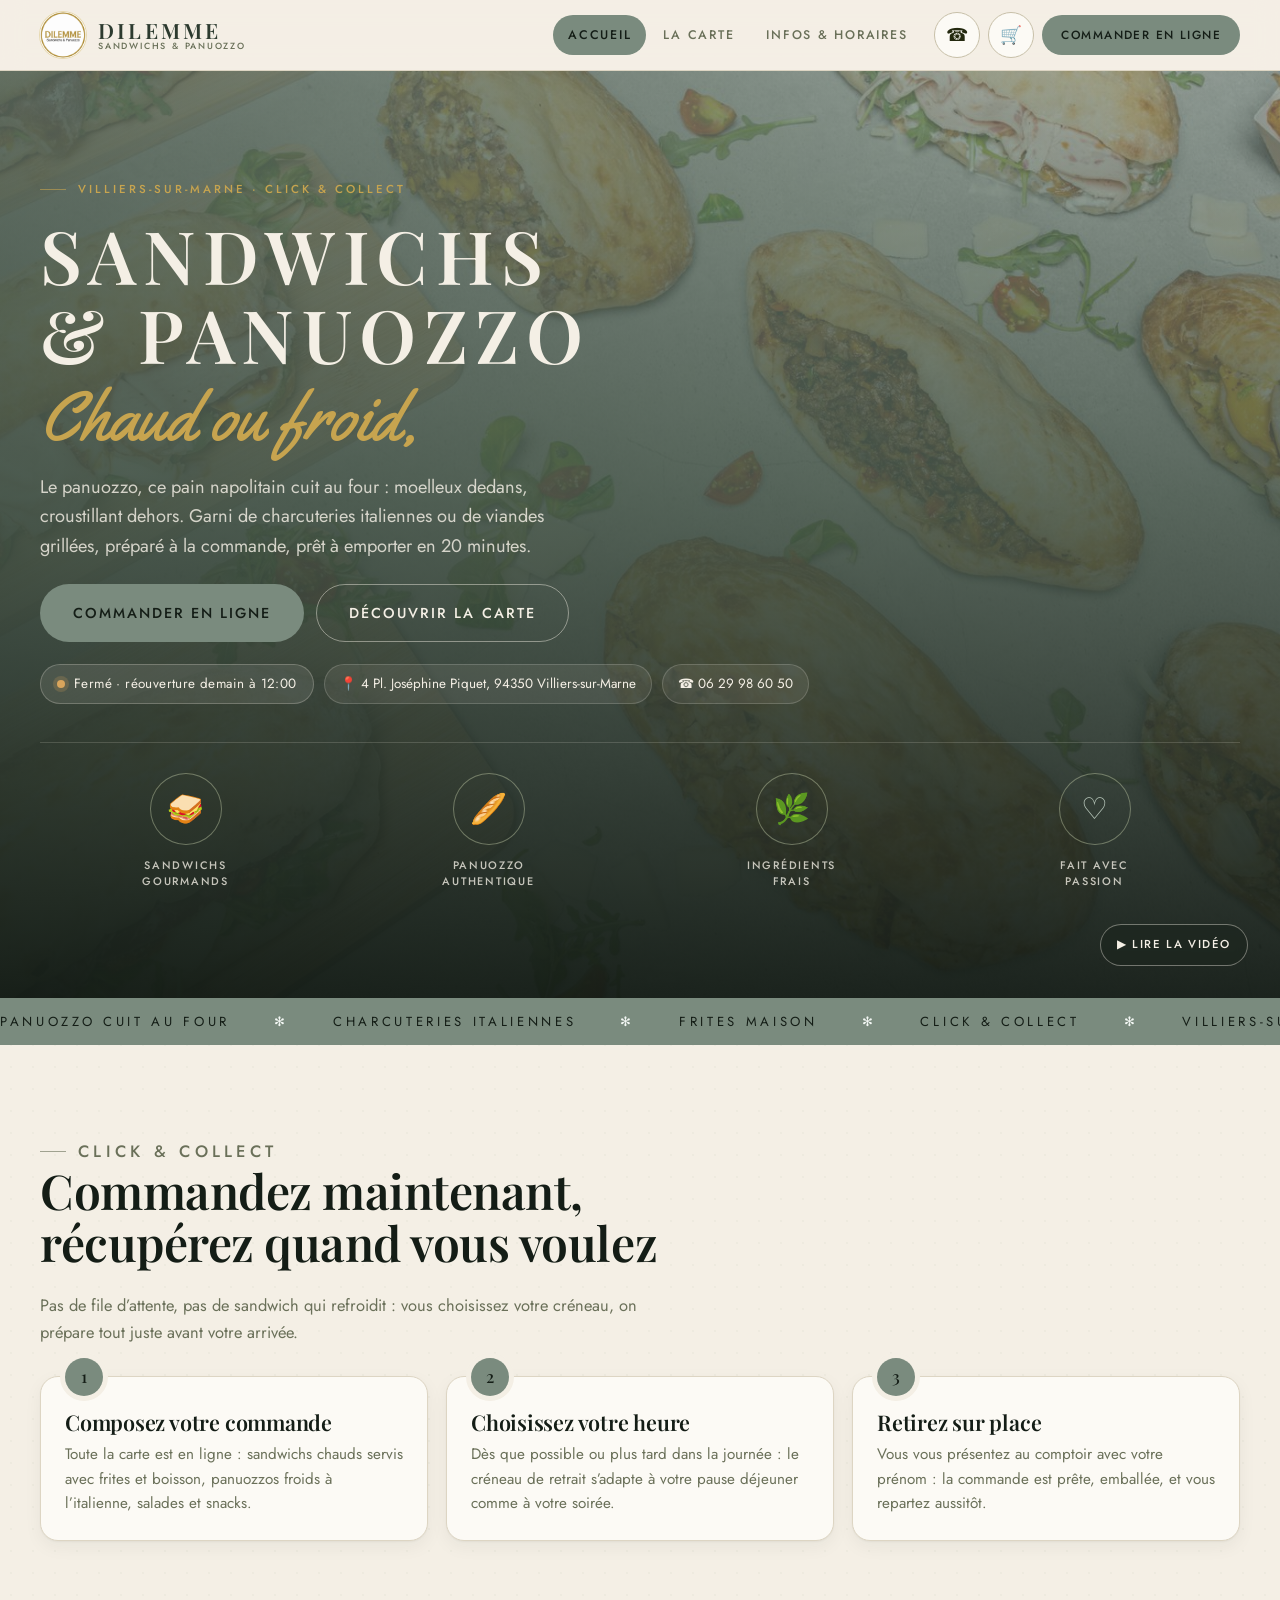
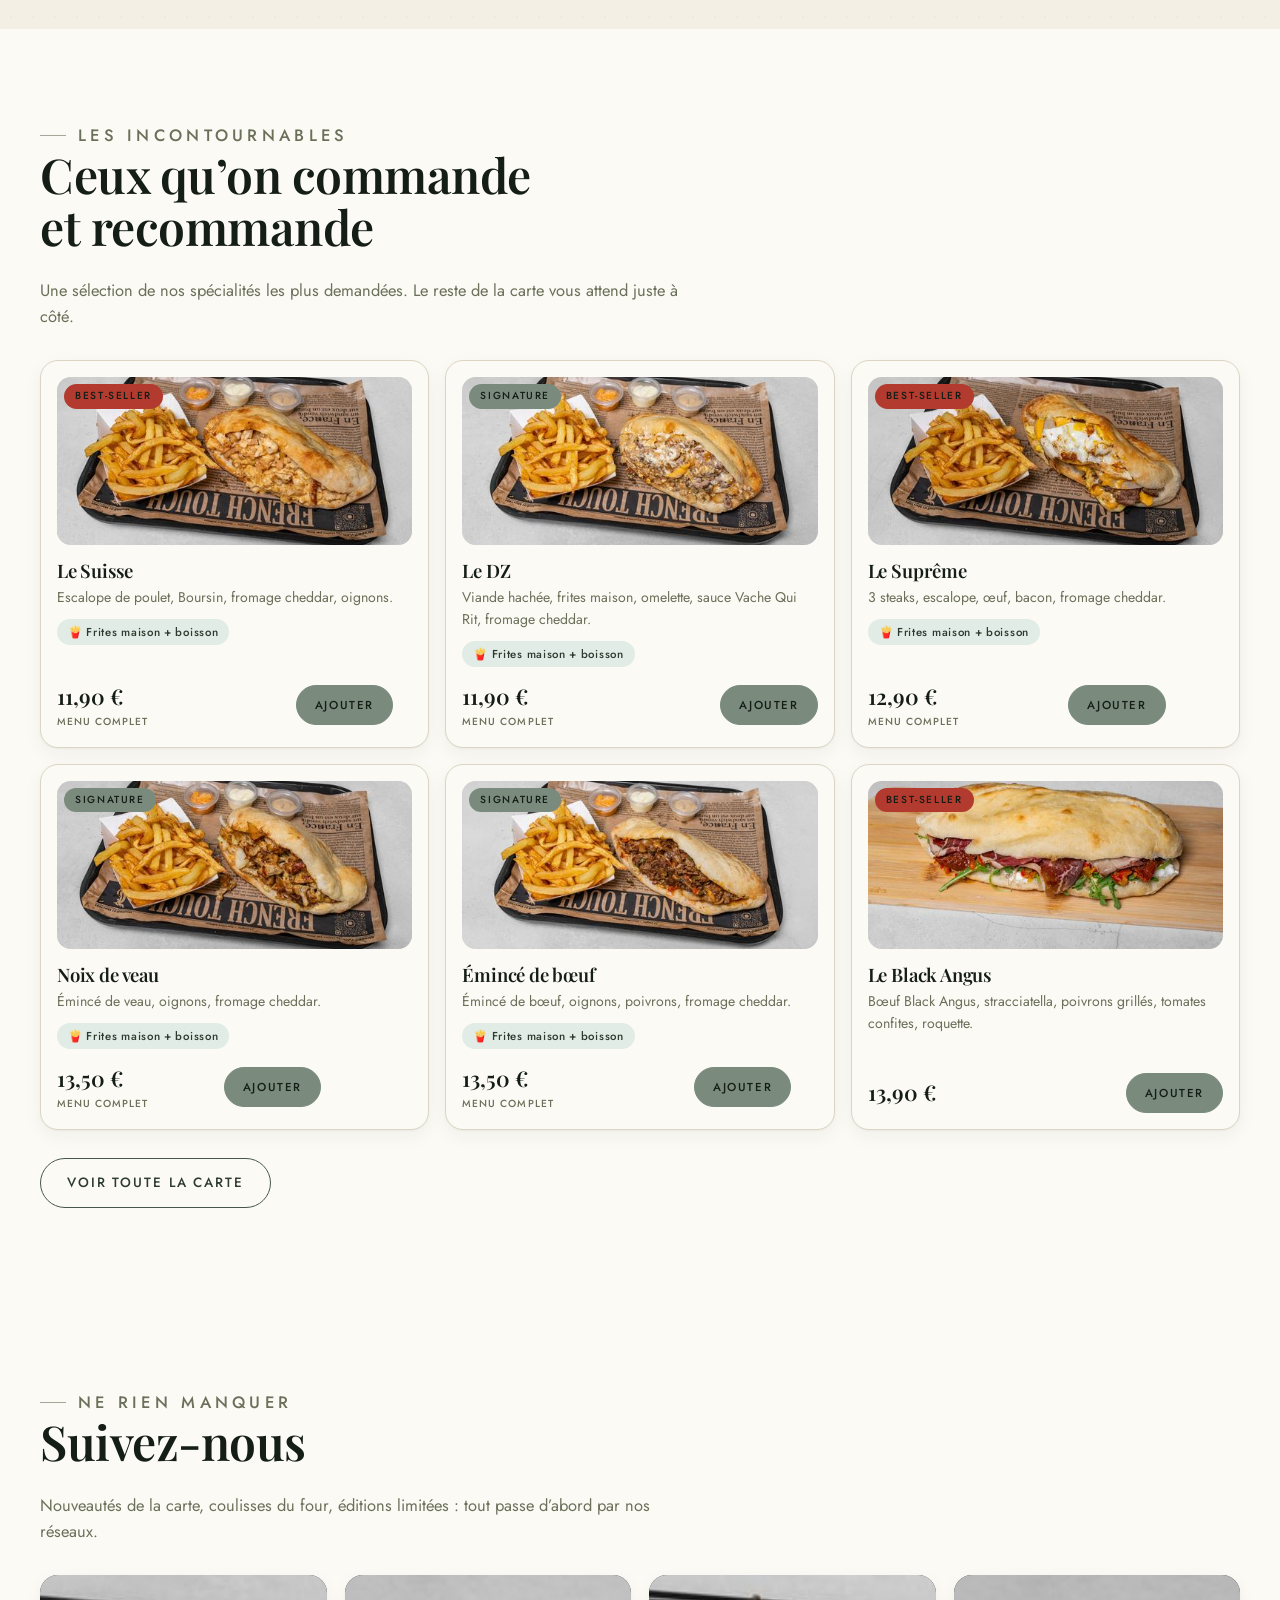
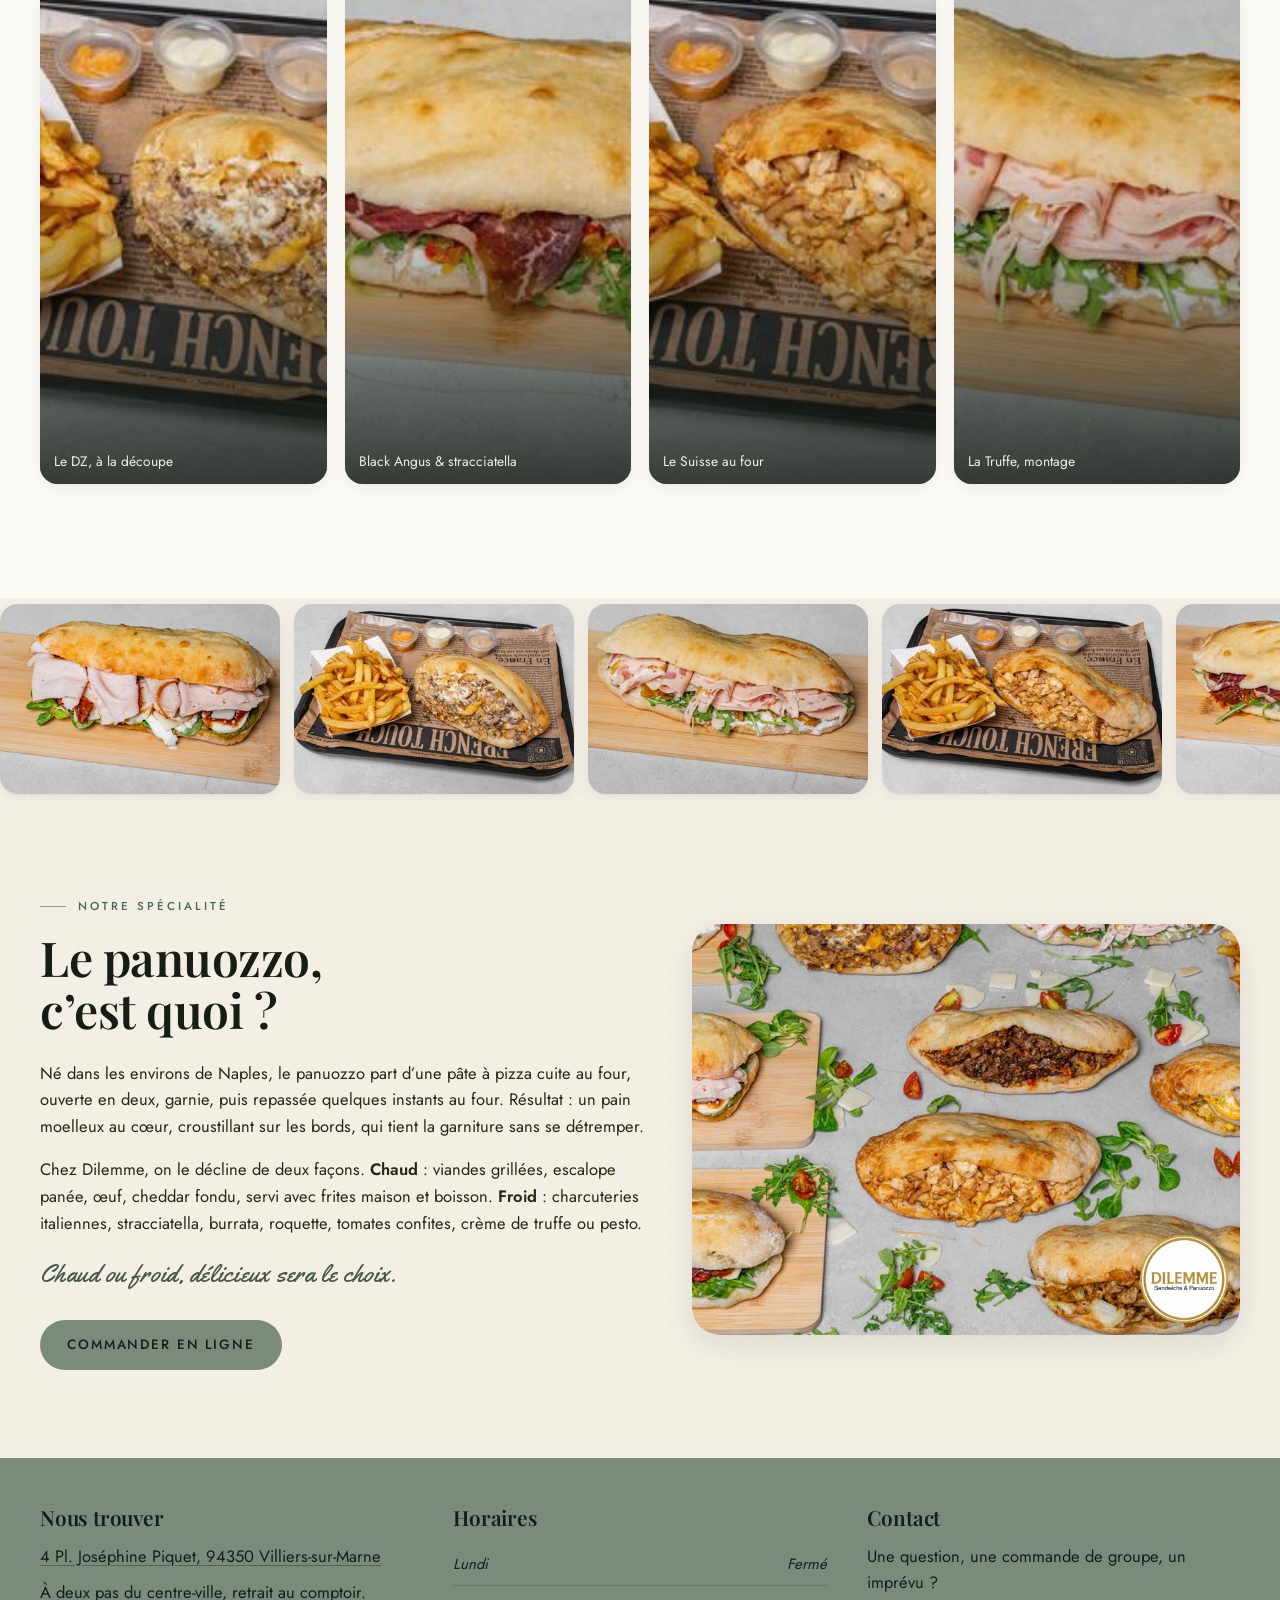
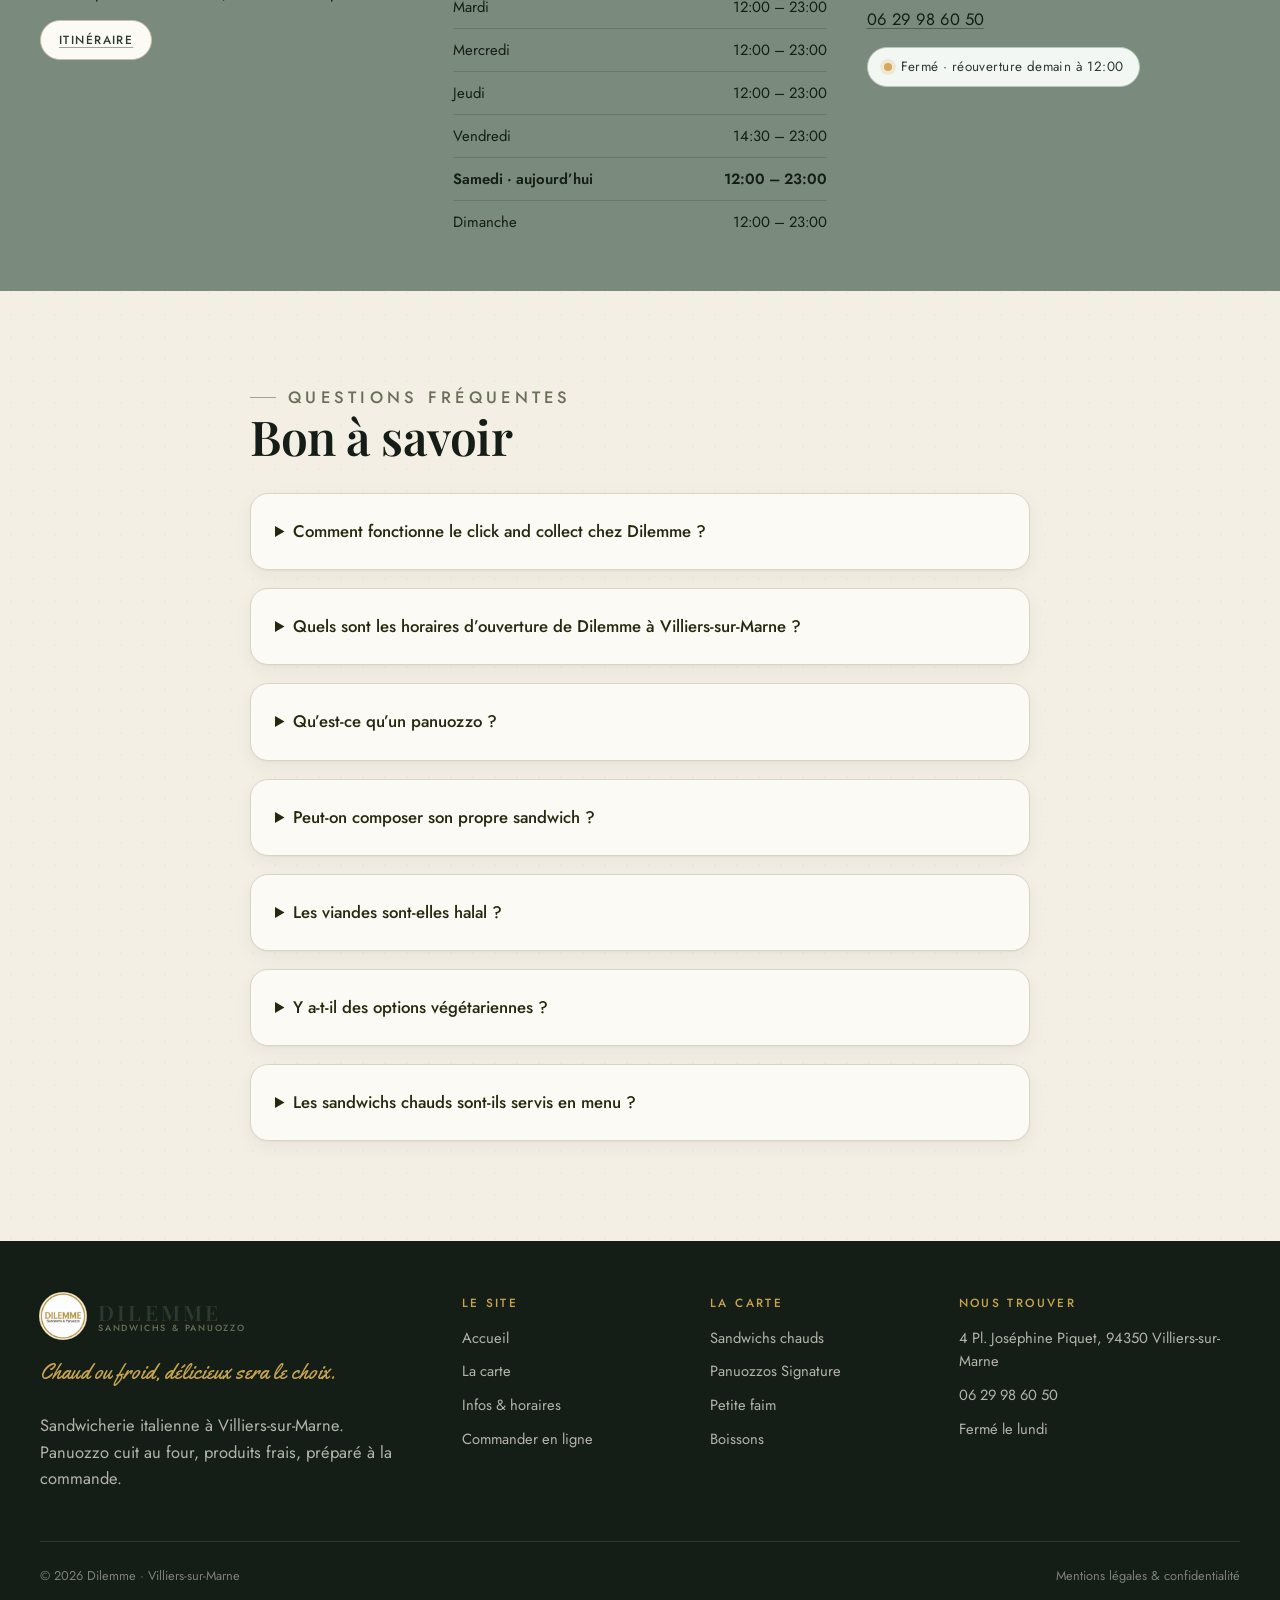
==== commit 07028440: "Prix des sandwichs chauds relevés sur le nouveau visuel Le Suisse passe à 11,90 €, Noix de veau et É" ====
--- a/index.html
+++ b/index.html
@@ -37,8 +37,8 @@
 <link rel="stylesheet" href="assets/css/fonts.css?v=86a2b68b">
 <link rel="stylesheet" href="assets/css/styles.css?v=cf478dc4">
 <link rel="preload" as="image" href="assets/img/hero-01.jpg" imagesrcset="assets/img/hero-01-sm.jpg 900w, assets/img/hero-01.jpg 1800w" imagesizes="100vw">
-<script src="assets/js/data.js?v=449f9d4c" defer></script>
-<script src="assets/js/app.js?v=089ea91b" defer></script>
+<script src="assets/js/data.js?v=70417e7e" defer></script>
+<script src="assets/js/app.js?v=4d693022" defer></script>
 <script type="application/ld+json">{"@context": "https://schema.org", "@type": "Restaurant", "@id": "https://dilemme-seven.vercel.app/#restaurant", "name": "Dilemme", "alternateName": "Dilemme Sandwichs & Panuozzo", "description": "Sandwicherie italienne à Villiers-sur-Marne spécialisée dans le panuozzo, le sandwich napolitain au pain à pizza cuit au four. Sandwichs chauds servis avec frites et boisson, panuozzos froids à la charcuterie italienne, salades et snacks. Commande en ligne et retrait sur place (click and collect).", "url": "https://dilemme-seven.vercel.app/", "telephone": "+33 6 29 98 60 50", "image": ["https://dilemme-seven.vercel.app/assets/img/og-image.jpg", "https://dilemme-seven.vercel.app/assets/img/hero-01.jpg"], "logo": "https://dilemme-seven.vercel.app/assets/img/logo.png", "priceRange": "€€", "currenciesAccepted": "EUR", "servesCuisine": ["Italienne", "Sandwicherie", "Street food"], "hasMenu": "https://dilemme-seven.vercel.app/carte.html", "acceptsReservations": "False", "address": {"@type": "PostalAddress", "streetAddress": "4 Place Joséphine Piquet", "postalCode": "94350", "addressLocality": "Villiers-sur-Marne", "addressRegion": "Île-de-France", "addressCountry": "FR"}, "areaServed": [{"@type": "City", "name": "Villiers-sur-Marne"}, {"@type": "City", "name": "Champigny-sur-Marne"}, {"@type": "City", "name": "Bry-sur-Marne"}, {"@type": "City", "name": "Le Plessis-Trévise"}, {"@type": "City", "name": "Chennevières-sur-Marne"}], "hasMap": "https://www.google.com/maps/search/?api=1&query=4+Place+Jos%C3%A9phine+Piquet+94350+Villiers-sur-Marne", "openingHoursSpecification": [{"@type": "OpeningHoursSpecification", "dayOfWeek": ["Tuesday", "Wednesday", "Thursday", "Saturday", "Sunday"], "opens": "12:00", "closes": "23:00"}, {"@type": "OpeningHoursSpecification", "dayOfWeek": "Friday", "opens": "14:30", "closes": "23:00"}, {"@type": "OpeningHoursSpecification", "dayOfWeek": "Monday", "opens": "00:00", "closes": "00:00"}], "potentialAction": {"@type": "OrderAction", "target": {"@type": "EntryPoint", "urlTemplate": "https://dilemme-seven.vercel.app/commande.html", "inLanguage": "fr-FR", "actionPlatform": ["http://schema.org/DesktopWebPlatform", "http://schema.org/MobileWebPlatform"]}, "deliveryMethod": "http://purl.org/goodrelations/v1#PickUp"}}</script>
 <script type="application/ld+json">{"@context": "https://schema.org", "@type": "WebSite", "@id": "https://dilemme-seven.vercel.app/#website", "url": "https://dilemme-seven.vercel.app/", "name": "Dilemme — Sandwichs & Panuozzo", "inLanguage": "fr-FR", "publisher": {"@id": "https://dilemme-seven.vercel.app/#restaurant"}, "potentialAction": {"@type": "SearchAction", "target": {"@type": "EntryPoint", "urlTemplate": "https://dilemme-seven.vercel.app/carte.html?q={search_term_string}"}, "query-input": "required name=search_term_string"}}</script>
 <script type="application/ld+json">{"@context": "https://schema.org", "@type": "FAQPage", "mainEntity": [{"@type": "Question", "name": "Comment fonctionne le click and collect chez Dilemme ?", "acceptedAnswer": {"@type": "Answer", "text": "Vous composez votre commande en ligne, vous choisissez votre créneau de retrait, puis vous venez récupérer votre commande au 4 Place Joséphine Piquet à Villiers-sur-Marne. Tout est préparé à la commande : comptez environ 20 minutes de préparation."}}, {"@type": "Question", "name": "Quels sont les horaires d’ouverture de Dilemme à Villiers-sur-Marne ?", "acceptedAnswer": {"@type": "Answer", "text": "Du mardi au jeudi de 12h à 23h, le vendredi de 14h30 à 23h, le samedi et le dimanche de 12h à 23h. Le restaurant est fermé le lundi."}}, {"@type": "Question", "name": "Qu’est-ce qu’un panuozzo ?", "acceptedAnswer": {"@type": "Answer", "text": "Le panuozzo est un sandwich né dans la région de Naples : une pâte à pizza cuite au four, ouverte en deux et garnie. Le pain est à la fois moelleux à l’intérieur et croustillant à l’extérieur, ce qui change complètement d’un sandwich classique."}}, {"@type": "Question", "name": "Peut-on composer son propre sandwich ?", "acceptedAnswer": {"@type": "Answer", "text": "Oui, avec Le Composé : vous choisissez une sauce, un fromage, jusqu’à quatre légumes et jusqu’à deux viandes parmi la sélection italienne (jambon de dinde, mortadelle pistache, pastrami, bresaola, Black Angus…)."}}, {"@type": "Question", "name": "Les viandes sont-elles halal ?", "acceptedAnswer": {"@type": "Answer", "text": "Oui. Toutes les viandes servies chez Dilemme sont halal, aussi bien dans les sandwichs chauds que dans les panuozzos froids et les snacks."}}, {"@type": "Question", "name": "Y a-t-il des options végétariennes ?", "acceptedAnswer": {"@type": "Answer", "text": "Oui : la salade de tomates mozzarella, la burrata, la salade de chèvre chaud, et Le Composé que vous pouvez garnir uniquement de fromages et de légumes."}}, {"@type": "Question", "name": "Les sandwichs chauds sont-ils servis en menu ?", "acceptedAnswer": {"@type": "Answer", "text": "Tous les sandwichs chauds sont servis avec des frites maison et une boisson, le prix affiché comprend la formule complète."}}]}</script>
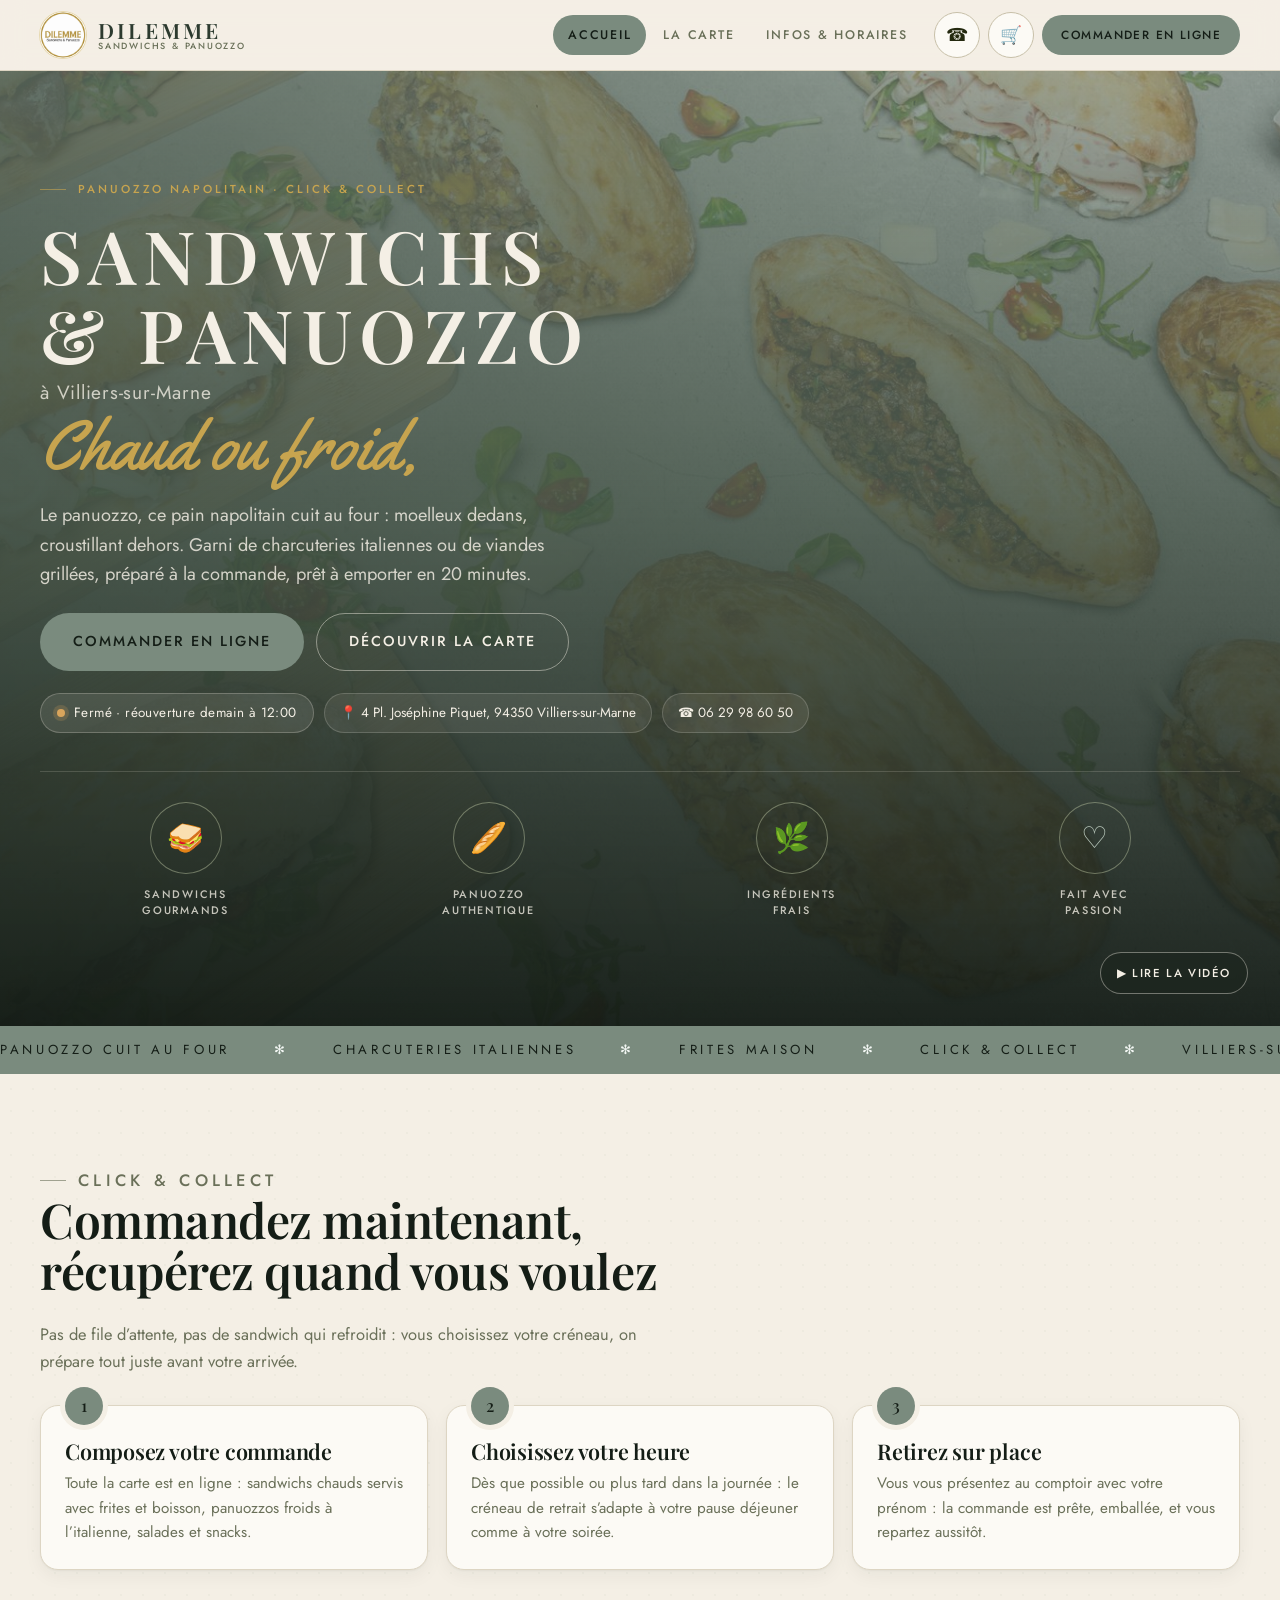
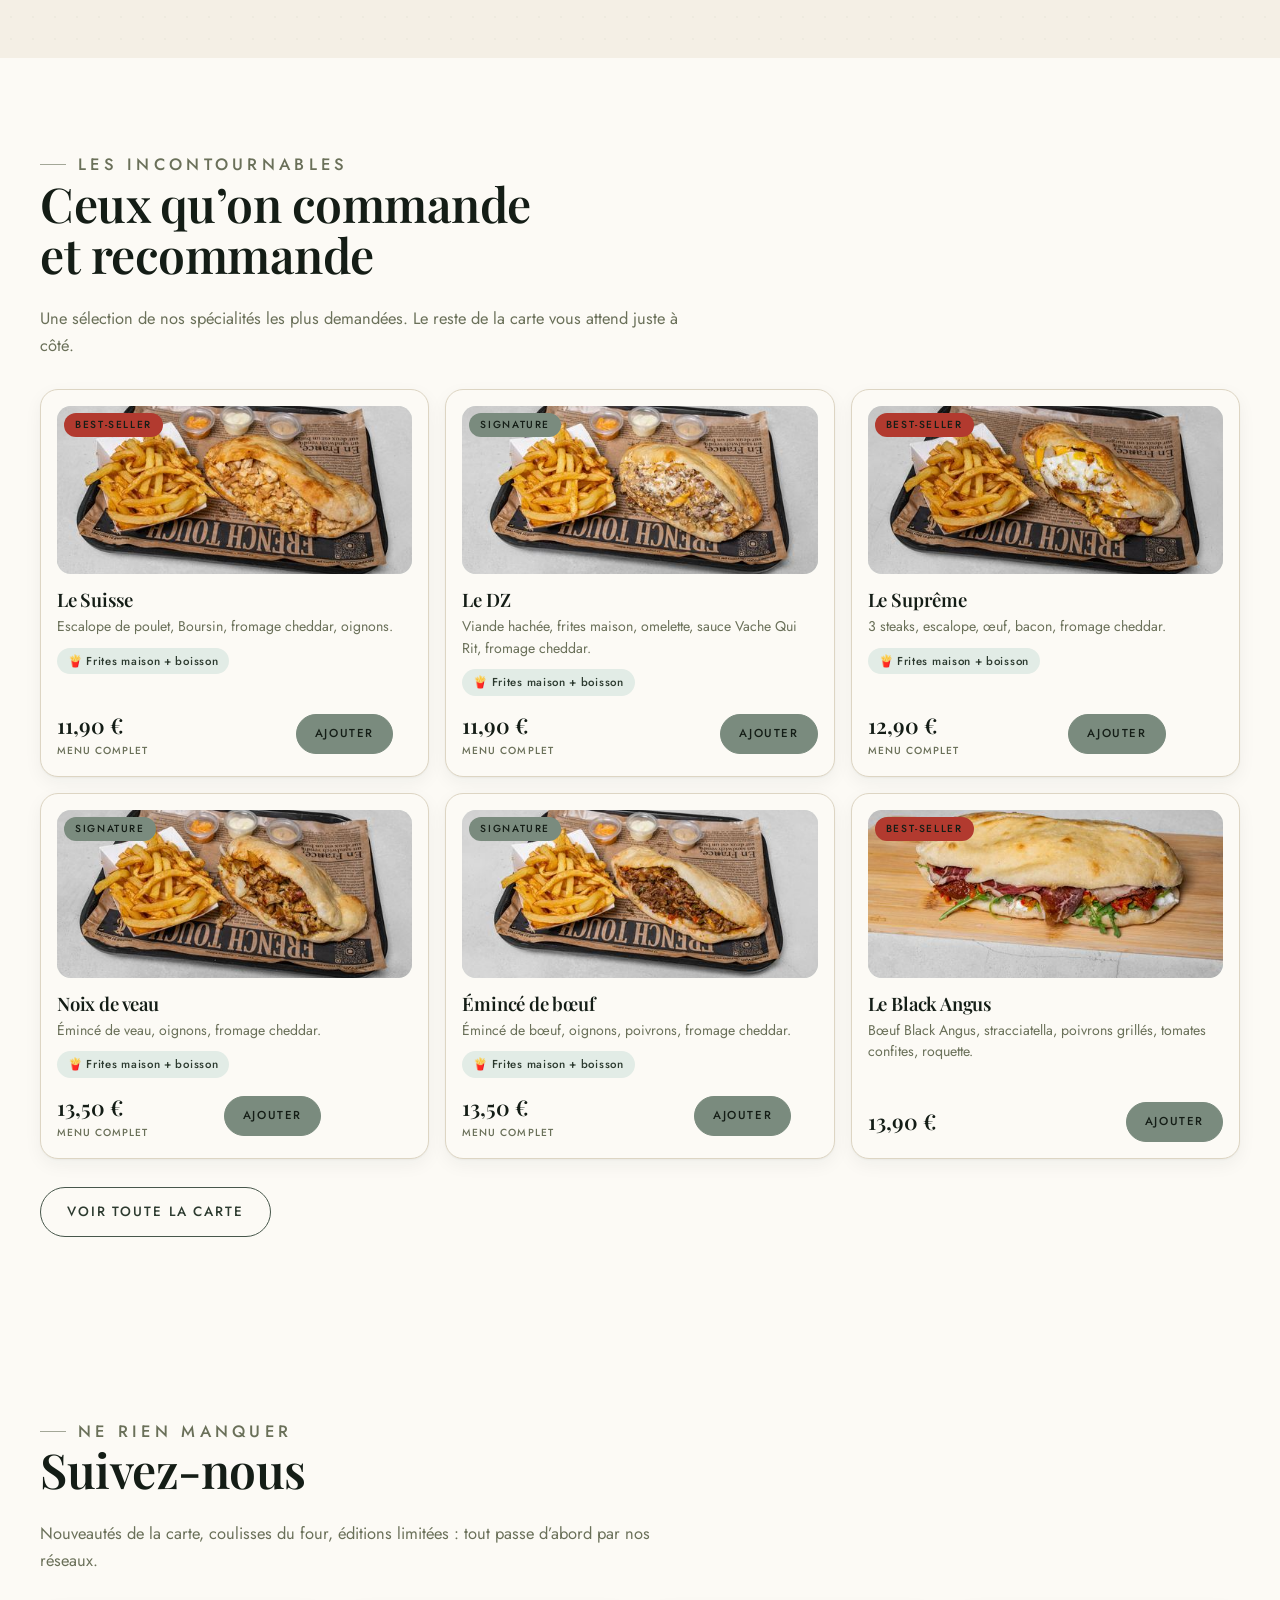
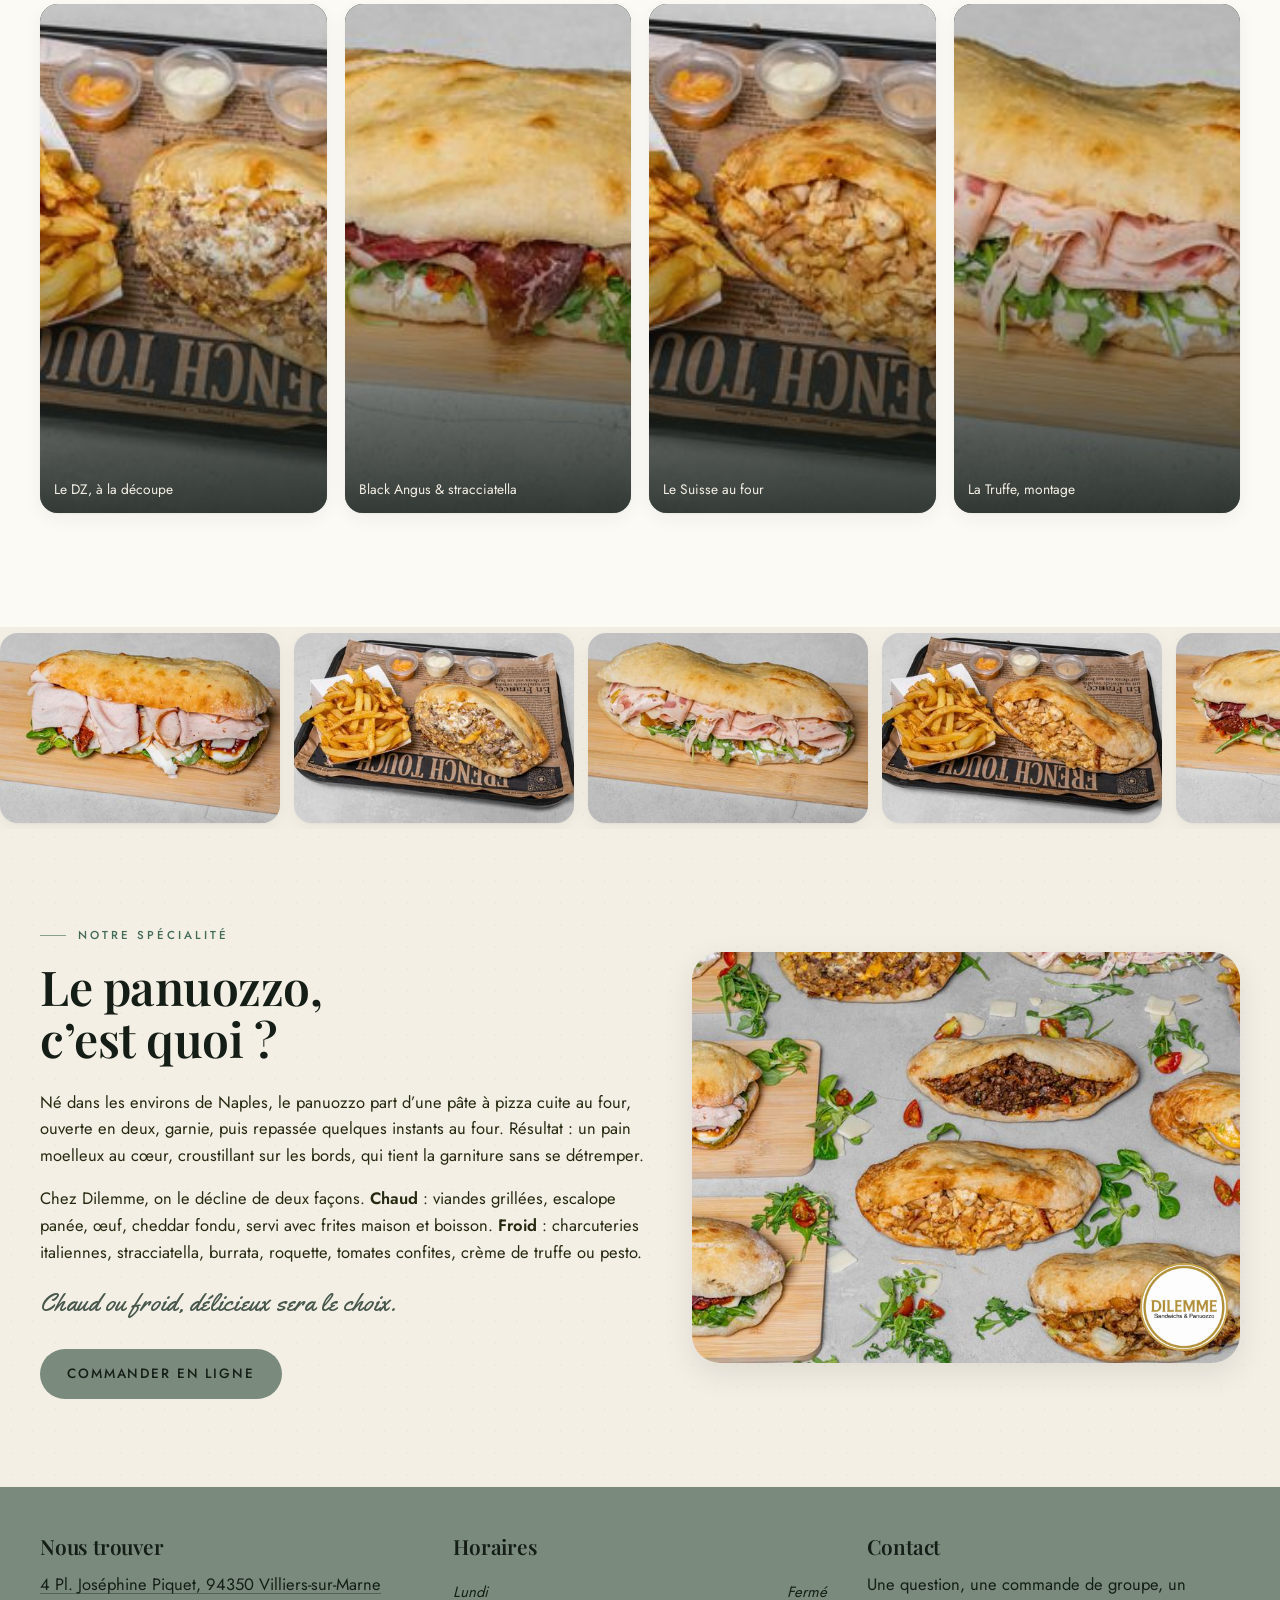
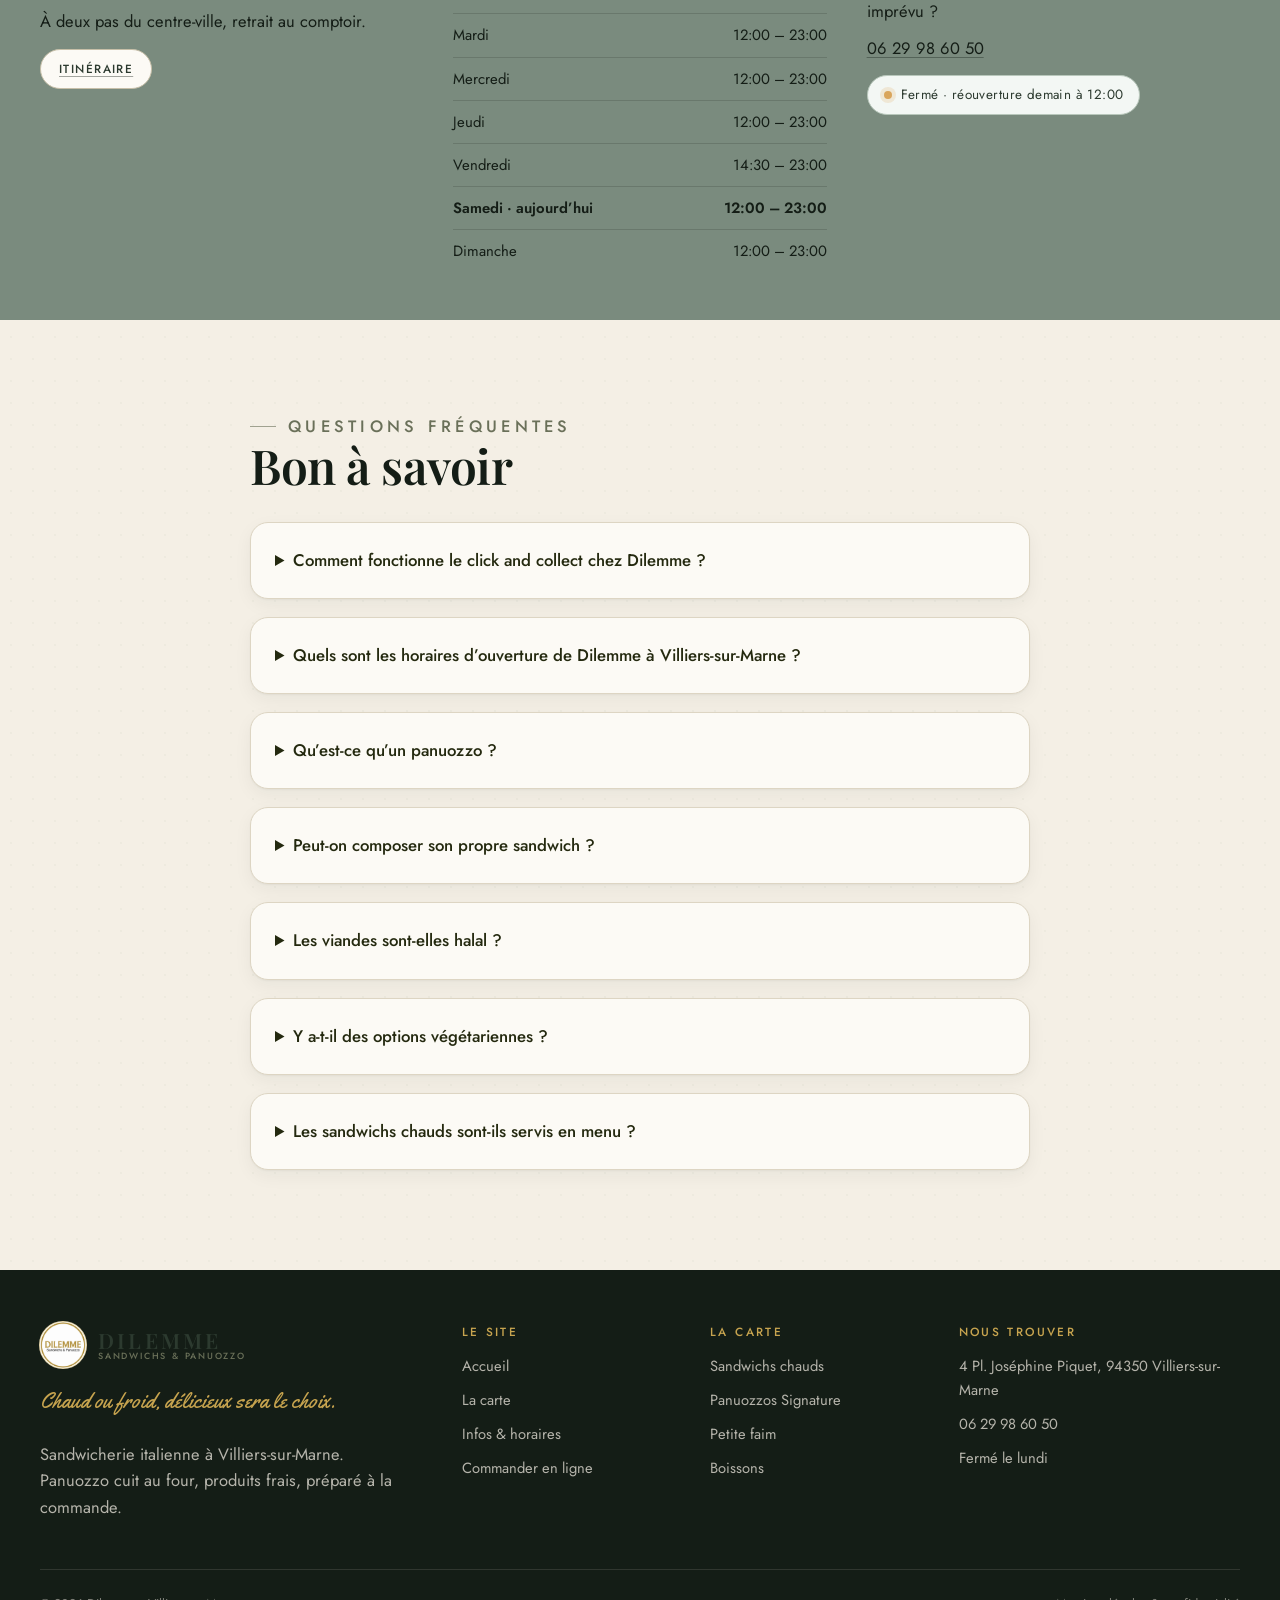
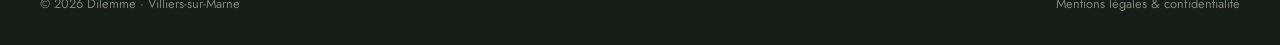
==== commit 89ff657b: "Les pages ne désignent plus l'ancienne adresse Vercel à Google Toutes les balises canoniques du site" ====
--- a/index.html
+++ b/index.html
@@ -4,8 +4,8 @@
 <meta charset="utf-8">
 <meta name="viewport" content="width=device-width, initial-scale=1">
 <title>Dilemme — Sandwichs &amp; Panuozzo à Villiers-sur-Marne | Click &amp; Collect</title>
-<meta name="description" content="Sandwicherie italienne à Villiers-sur-Marne : panuozzo cuit au four, sandwichs chauds servis avec frites et boisson, panuozzos froids à la charcuterie italienne. Commandez en ligne et retirez sur place au 4 Place Joséphine Piquet.">
-<link rel="canonical" href="https://dilemme-seven.vercel.app/">
+<meta name="description" content="Sandwicherie italienne à Villiers-sur-Marne : panuozzo cuit au four, sandwichs chauds servis avec frites et boisson, panuozzos froids à la charcuterie italienne, viandes halal. Commandez en ligne et retirez sur place au 4 Place Joséphine Piquet.">
+<link rel="canonical" href="https://www.dilemme-resto.fr/">
 <meta name="robots" content="index, follow, max-image-preview:large, max-snippet:-1">
 <meta name="theme-color" content="#333D20">
 <meta name="geo.region" content="FR-IDF">
@@ -17,16 +17,16 @@
 <meta property="og:site_name" content="Dilemme — Sandwichs &amp; Panuozzo">
 <meta property="og:locale" content="fr_FR">
 <meta property="og:title" content="Dilemme — Sandwichs &amp; Panuozzo à Villiers-sur-Marne | Click &amp; Collect">
-<meta property="og:description" content="Sandwicherie italienne à Villiers-sur-Marne : panuozzo cuit au four, sandwichs chauds servis avec frites et boisson, panuozzos froids à la charcuterie italienne. Commandez en ligne et retirez sur place au 4 Place Joséphine Piquet.">
-<meta property="og:url" content="https://dilemme-seven.vercel.app/">
-<meta property="og:image" content="https://dilemme-seven.vercel.app/assets/img/og-image.jpg">
+<meta property="og:description" content="Sandwicherie italienne à Villiers-sur-Marne : panuozzo cuit au four, sandwichs chauds servis avec frites et boisson, panuozzos froids à la charcuterie italienne, viandes halal. Commandez en ligne et retirez sur place au 4 Place Joséphine Piquet.">
+<meta property="og:url" content="https://www.dilemme-resto.fr/">
+<meta property="og:image" content="https://www.dilemme-resto.fr/assets/img/og-image.jpg">
 <meta property="og:image:width" content="1200">
 <meta property="og:image:height" content="630">
 <meta property="og:image:alt" content="Assortiment de panuozzos et sandwichs italiens Dilemme">
 <meta name="twitter:card" content="summary_large_image">
 <meta name="twitter:title" content="Dilemme — Sandwichs &amp; Panuozzo à Villiers-sur-Marne | Click &amp; Collect">
-<meta name="twitter:description" content="Sandwicherie italienne à Villiers-sur-Marne : panuozzo cuit au four, sandwichs chauds servis avec frites et boisson, panuozzos froids à la charcuterie italienne. Commandez en ligne et retirez sur place au 4 Place Joséphine Piquet.">
-<meta name="twitter:image" content="https://dilemme-seven.vercel.app/assets/img/og-image.jpg">
+<meta name="twitter:description" content="Sandwicherie italienne à Villiers-sur-Marne : panuozzo cuit au four, sandwichs chauds servis avec frites et boisson, panuozzos froids à la charcuterie italienne, viandes halal. Commandez en ligne et retirez sur place au 4 Place Joséphine Piquet.">
+<meta name="twitter:image" content="https://www.dilemme-resto.fr/assets/img/og-image.jpg">
 
 <link rel="icon" href="assets/img/favicon-32.png" sizes="32x32">
 <link rel="apple-touch-icon" href="assets/img/apple-touch-icon.png">
@@ -35,12 +35,12 @@
 <link rel="preload" href="assets/fonts/playfair-display-600-latin.woff2" as="font" type="font/woff2" crossorigin>
 <link rel="preload" href="assets/fonts/jost-400-latin.woff2" as="font" type="font/woff2" crossorigin>
 <link rel="stylesheet" href="assets/css/fonts.css?v=86a2b68b">
-<link rel="stylesheet" href="assets/css/styles.css?v=cf478dc4">
+<link rel="stylesheet" href="assets/css/styles.css?v=574a6ad2">
 <link rel="preload" as="image" href="assets/img/hero-01.jpg" imagesrcset="assets/img/hero-01-sm.jpg 900w, assets/img/hero-01.jpg 1800w" imagesizes="100vw">
-<script src="assets/js/data.js?v=70417e7e" defer></script>
+<script src="assets/js/data.js?v=93aaf2f7" defer></script>
 <script src="assets/js/app.js?v=4d693022" defer></script>
-<script type="application/ld+json">{"@context": "https://schema.org", "@type": "Restaurant", "@id": "https://dilemme-seven.vercel.app/#restaurant", "name": "Dilemme", "alternateName": "Dilemme Sandwichs & Panuozzo", "description": "Sandwicherie italienne à Villiers-sur-Marne spécialisée dans le panuozzo, le sandwich napolitain au pain à pizza cuit au four. Sandwichs chauds servis avec frites et boisson, panuozzos froids à la charcuterie italienne, salades et snacks. Commande en ligne et retrait sur place (click and collect).", "url": "https://dilemme-seven.vercel.app/", "telephone": "+33 6 29 98 60 50", "image": ["https://dilemme-seven.vercel.app/assets/img/og-image.jpg", "https://dilemme-seven.vercel.app/assets/img/hero-01.jpg"], "logo": "https://dilemme-seven.vercel.app/assets/img/logo.png", "priceRange": "€€", "currenciesAccepted": "EUR", "servesCuisine": ["Italienne", "Sandwicherie", "Street food"], "hasMenu": "https://dilemme-seven.vercel.app/carte.html", "acceptsReservations": "False", "address": {"@type": "PostalAddress", "streetAddress": "4 Place Joséphine Piquet", "postalCode": "94350", "addressLocality": "Villiers-sur-Marne", "addressRegion": "Île-de-France", "addressCountry": "FR"}, "areaServed": [{"@type": "City", "name": "Villiers-sur-Marne"}, {"@type": "City", "name": "Champigny-sur-Marne"}, {"@type": "City", "name": "Bry-sur-Marne"}, {"@type": "City", "name": "Le Plessis-Trévise"}, {"@type": "City", "name": "Chennevières-sur-Marne"}], "hasMap": "https://www.google.com/maps/search/?api=1&query=4+Place+Jos%C3%A9phine+Piquet+94350+Villiers-sur-Marne", "openingHoursSpecification": [{"@type": "OpeningHoursSpecification", "dayOfWeek": ["Tuesday", "Wednesday", "Thursday", "Saturday", "Sunday"], "opens": "12:00", "closes": "23:00"}, {"@type": "OpeningHoursSpecification", "dayOfWeek": "Friday", "opens": "14:30", "closes": "23:00"}, {"@type": "OpeningHoursSpecification", "dayOfWeek": "Monday", "opens": "00:00", "closes": "00:00"}], "potentialAction": {"@type": "OrderAction", "target": {"@type": "EntryPoint", "urlTemplate": "https://dilemme-seven.vercel.app/commande.html", "inLanguage": "fr-FR", "actionPlatform": ["http://schema.org/DesktopWebPlatform", "http://schema.org/MobileWebPlatform"]}, "deliveryMethod": "http://purl.org/goodrelations/v1#PickUp"}}</script>
-<script type="application/ld+json">{"@context": "https://schema.org", "@type": "WebSite", "@id": "https://dilemme-seven.vercel.app/#website", "url": "https://dilemme-seven.vercel.app/", "name": "Dilemme — Sandwichs & Panuozzo", "inLanguage": "fr-FR", "publisher": {"@id": "https://dilemme-seven.vercel.app/#restaurant"}, "potentialAction": {"@type": "SearchAction", "target": {"@type": "EntryPoint", "urlTemplate": "https://dilemme-seven.vercel.app/carte.html?q={search_term_string}"}, "query-input": "required name=search_term_string"}}</script>
+<script type="application/ld+json">{"@context": "https://schema.org", "@type": "Restaurant", "@id": "https://www.dilemme-resto.fr/#restaurant", "name": "Dilemme", "alternateName": ["Dilemme Resto", "Dilemme Sandwichs & Panuozzo", "Dilemme Villiers-sur-Marne"], "description": "Sandwicherie italienne à Villiers-sur-Marne spécialisée dans le panuozzo, le sandwich napolitain au pain à pizza cuit au four. Sandwichs chauds servis avec frites et boisson, panuozzos froids à la charcuterie italienne, salades et snacks. Commande en ligne et retrait sur place (click and collect).", "url": "https://www.dilemme-resto.fr/", "telephone": "+33 6 29 98 60 50", "image": ["https://www.dilemme-resto.fr/assets/img/og-image.jpg", "https://www.dilemme-resto.fr/assets/img/hero-01.jpg"], "logo": "https://www.dilemme-resto.fr/assets/img/logo.png", "priceRange": "€€", "currenciesAccepted": "EUR", "servesCuisine": ["Italienne", "Sandwicherie", "Street food"], "hasMenu": "https://www.dilemme-resto.fr/carte.html", "acceptsReservations": "False", "address": {"@type": "PostalAddress", "streetAddress": "4 Place Joséphine Piquet", "postalCode": "94350", "addressLocality": "Villiers-sur-Marne", "addressRegion": "Île-de-France", "addressCountry": "FR"}, "areaServed": [{"@type": "City", "name": "Villiers-sur-Marne"}, {"@type": "City", "name": "Champigny-sur-Marne"}, {"@type": "City", "name": "Bry-sur-Marne"}, {"@type": "City", "name": "Le Plessis-Trévise"}, {"@type": "City", "name": "Chennevières-sur-Marne"}], "hasMap": "https://www.google.com/maps/search/?api=1&query=4+Place+Jos%C3%A9phine+Piquet+94350+Villiers-sur-Marne", "openingHoursSpecification": [{"@type": "OpeningHoursSpecification", "dayOfWeek": ["Tuesday", "Wednesday", "Thursday", "Saturday", "Sunday"], "opens": "12:00", "closes": "23:00"}, {"@type": "OpeningHoursSpecification", "dayOfWeek": "Friday", "opens": "14:30", "closes": "23:00"}, {"@type": "OpeningHoursSpecification", "dayOfWeek": "Monday", "opens": "00:00", "closes": "00:00"}], "potentialAction": {"@type": "OrderAction", "target": {"@type": "EntryPoint", "urlTemplate": "https://www.dilemme-resto.fr/commande.html", "inLanguage": "fr-FR", "actionPlatform": ["http://schema.org/DesktopWebPlatform", "http://schema.org/MobileWebPlatform"]}, "deliveryMethod": "http://purl.org/goodrelations/v1#PickUp"}}</script>
+<script type="application/ld+json">{"@context": "https://schema.org", "@type": "WebSite", "@id": "https://www.dilemme-resto.fr/#website", "url": "https://www.dilemme-resto.fr/", "name": "Dilemme — Sandwichs & Panuozzo", "inLanguage": "fr-FR", "publisher": {"@id": "https://www.dilemme-resto.fr/#restaurant"}, "potentialAction": {"@type": "SearchAction", "target": {"@type": "EntryPoint", "urlTemplate": "https://www.dilemme-resto.fr/carte.html?q={search_term_string}"}, "query-input": "required name=search_term_string"}}</script>
 <script type="application/ld+json">{"@context": "https://schema.org", "@type": "FAQPage", "mainEntity": [{"@type": "Question", "name": "Comment fonctionne le click and collect chez Dilemme ?", "acceptedAnswer": {"@type": "Answer", "text": "Vous composez votre commande en ligne, vous choisissez votre créneau de retrait, puis vous venez récupérer votre commande au 4 Place Joséphine Piquet à Villiers-sur-Marne. Tout est préparé à la commande : comptez environ 20 minutes de préparation."}}, {"@type": "Question", "name": "Quels sont les horaires d’ouverture de Dilemme à Villiers-sur-Marne ?", "acceptedAnswer": {"@type": "Answer", "text": "Du mardi au jeudi de 12h à 23h, le vendredi de 14h30 à 23h, le samedi et le dimanche de 12h à 23h. Le restaurant est fermé le lundi."}}, {"@type": "Question", "name": "Qu’est-ce qu’un panuozzo ?", "acceptedAnswer": {"@type": "Answer", "text": "Le panuozzo est un sandwich né dans la région de Naples : une pâte à pizza cuite au four, ouverte en deux et garnie. Le pain est à la fois moelleux à l’intérieur et croustillant à l’extérieur, ce qui change complètement d’un sandwich classique."}}, {"@type": "Question", "name": "Peut-on composer son propre sandwich ?", "acceptedAnswer": {"@type": "Answer", "text": "Oui, avec Le Composé : vous choisissez une sauce, un fromage, jusqu’à quatre légumes et jusqu’à deux viandes parmi la sélection italienne (jambon de dinde, mortadelle pistache, pastrami, bresaola, Black Angus…)."}}, {"@type": "Question", "name": "Les viandes sont-elles halal ?", "acceptedAnswer": {"@type": "Answer", "text": "Oui. Toutes les viandes servies chez Dilemme sont halal, aussi bien dans les sandwichs chauds que dans les panuozzos froids et les snacks."}}, {"@type": "Question", "name": "Y a-t-il des options végétariennes ?", "acceptedAnswer": {"@type": "Answer", "text": "Oui : la salade de tomates mozzarella, la burrata, la salade de chèvre chaud, et Le Composé que vous pouvez garnir uniquement de fromages et de légumes."}}, {"@type": "Question", "name": "Les sandwichs chauds sont-ils servis en menu ?", "acceptedAnswer": {"@type": "Answer", "text": "Tous les sandwichs chauds sont servis avec des frites maison et une boisson, le prix affiché comprend la formule complète."}}]}</script>
 </head>
 <body data-page="index">
@@ -94,10 +94,11 @@
   <button type="button" class="hero__sound" id="hero-sound" hidden></button>
 
   <div class="wrap hero__inner">
-    <p class="eyebrow eyebrow--light">Villiers-sur-Marne · Click &amp; Collect</p>
+    <p class="eyebrow eyebrow--light">Panuozzo napolitain · Click &amp; Collect</p>
     <h1>
       <span class="line wordmark">Sandwichs</span>
       <span class="line wordmark">&amp; Panuozzo</span>
+      <span class="line hero__ville">à Villiers-sur-Marne</span>
     </h1>
     <span class="hero__script">Chaud ou froid,</span>
     <p class="hero__lead">
--- a/assets/css/styles.css
+++ b/assets/css/styles.css
@@ -484,6 +484,16 @@
 .hero h1 { color: var(--cream); margin-bottom: 6px; }
 .hero h1 .line { display: block; }
 .hero h1 .wordmark { letter-spacing: .1em; }
+/* La ville appartient au titre — c'est ce que cherchent les gens — mais elle
+   ne doit pas concurrencer le nom : typo courante, taille réduite. */
+.hero h1 .hero__ville {
+  font-family: var(--font-body);
+  font-size: clamp(.95rem, 2.6vw, 1.2rem);
+  font-weight: 400;
+  letter-spacing: .04em;
+  color: rgba(244, 239, 229, .78);
+  margin-top: 8px;
+}
 .hero__script {
   display: block;
   font-family: var(--font-script);
